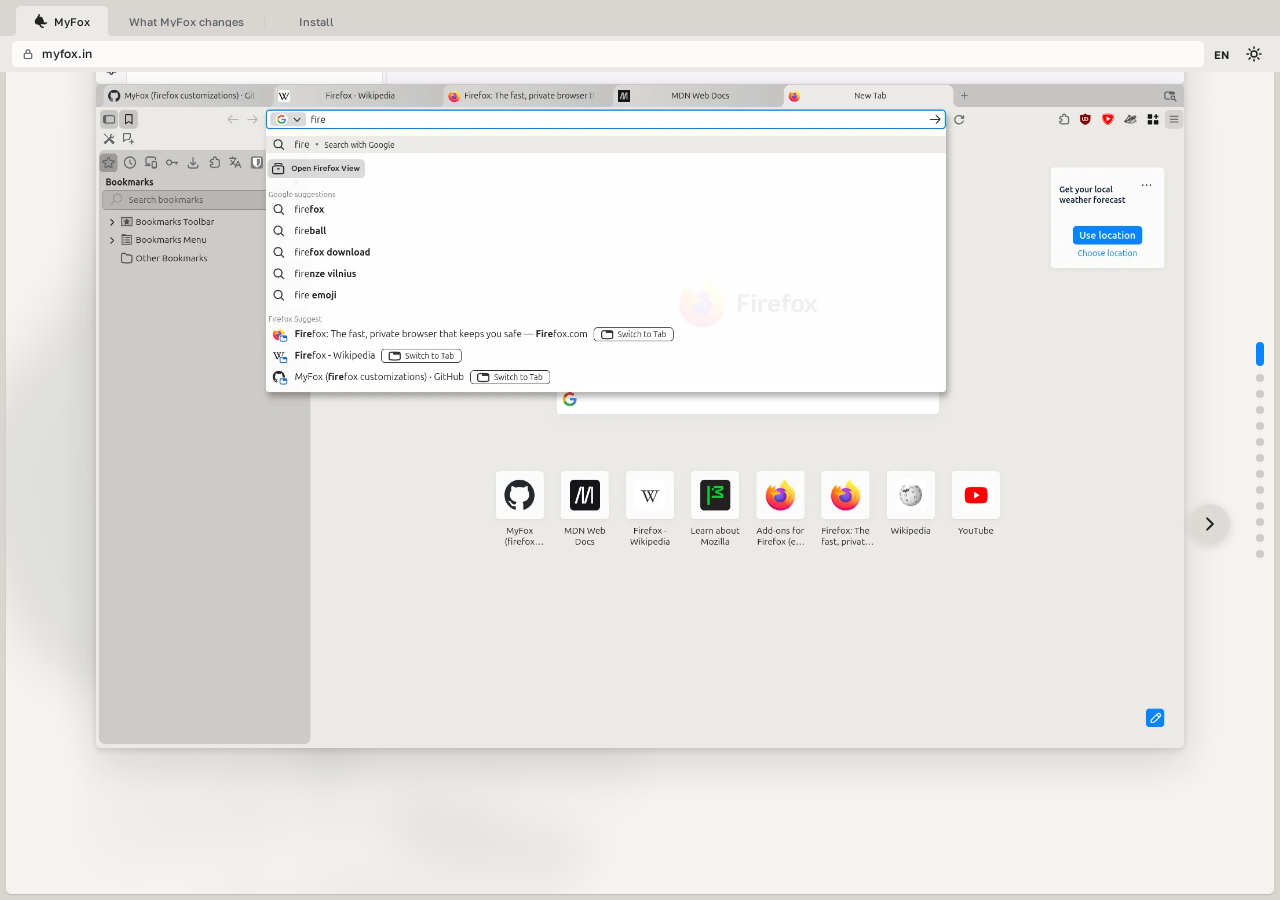
==== public/index.html @ bcce57b0 "Reshoot the tab strip shots with the same settings in both languages" ====
<!doctype html>
<html lang="ru" data-lang="ru">
<head>
<meta charset="utf-8">
<meta name="viewport" content="width=device-width, initial-scale=1, viewport-fit=cover">
<title>MyFox</title>
<meta name="description" content="MyFox is a toolkit for installing and maintaining the official Firefox with MyFox tweaks.">
<link rel="canonical" href="https://myfox.in/">
<meta property="og:type" content="website">
<meta property="og:site_name" content="MyFox">
<meta property="og:title" content="MyFox">
<meta property="og:description" content="MyFox is a toolkit for installing and maintaining the official Firefox with MyFox tweaks.">
<meta property="og:url" content="https://myfox.in/">
<meta property="og:image" content="https://myfox.in/og.png?v=2">
<meta property="og:image:width" content="1200">
<meta property="og:image:height" content="630">
<meta property="og:locale" content="en_US">
<meta property="og:locale:alternate" content="ru_RU">
<meta name="twitter:card" content="summary_large_image">
<link rel="icon" href="favicon.svg" type="image/svg+xml">
<link rel="stylesheet" href="fonts.css">
<link rel="stylesheet" href="style.css">
<script>
  // Before first paint: language and theme, so nothing flips after load.
  (function () {
    var d = document.documentElement, lang, theme;
    try { lang = localStorage.getItem("lang"); theme = localStorage.getItem("theme"); } catch (e) {}
    if (lang !== "ru" && lang !== "en") lang = /^ru|^uk|^be|^kk/i.test(navigator.language || "") ? "ru" : "en";
    d.dataset.lang = lang; d.lang = lang;
    if (theme === "light" || theme === "dark") d.dataset.theme = theme;
  })();
</script>
</head>
<body>

<header class="chrome">
  <nav class="tabs" aria-label="Разделы">
    <a class="tab is-active" href="#top"><img class="cat-ico" src="cat-ico.svg" alt="">MyFox</a>
    <a class="tab" href="#tour"><span lang="ru">Что изменяет MyFox</span><span lang="en">What MyFox changes</span></a>
    <a class="tab" href="#install"><span lang="ru">Установка</span><span lang="en">Install</span></a>
  </nav>
  <div class="toolbar">
    <div class="urlbar" aria-hidden="true">
      <svg width="12" height="12" viewBox="0 0 16 16" fill="none" stroke="currentColor" stroke-width="1.6"><rect x="3" y="7" width="10" height="7" rx="1.5"/><path d="M5.5 7V5a2.5 2.5 0 0 1 5 0v2"/></svg>
      <span><b>myfox.in</b><span class="path"></span></span>
    </div>
    <div class="pop">
      <button class="tbtn" id="lang-btn" type="button" aria-haspopup="menu" aria-expanded="false" title="Язык / Language" aria-label="Язык / Language"><span class="ru">RU</span><span class="en">EN</span></button>
      <div class="menu" role="menu" hidden>
        <button type="button" role="menuitemradio" data-lang="ru">Русский</button>
        <button type="button" role="menuitemradio" data-lang="en">English</button>
      </div>
    </div>
    <div class="pop">
      <button class="tbtn" id="theme-btn" type="button" aria-haspopup="menu" aria-expanded="false" title="Тема / Theme" aria-label="Тема / Theme">
        <svg class="sun" viewBox="0 0 16 16" fill="none" stroke="currentColor" stroke-width="1.5" stroke-linecap="round"><circle cx="8" cy="8" r="3"/><path d="M8 1v1.5M8 13.5V15M1 8h1.5M13.5 8H15M3.05 3.05l1.06 1.06M11.89 11.89l1.06 1.06M3.05 12.95l1.06-1.06M11.89 4.11l1.06-1.06"/></svg>
        <svg class="moon" viewBox="0 0 16 16" fill="none" stroke="currentColor" stroke-width="1.5" stroke-linejoin="round"><path d="M13.5 10.2A6 6 0 0 1 5.8 2.5a6 6 0 1 0 7.7 7.7z"/></svg>
      </button>
      <div class="menu" role="menu" hidden>
        <button type="button" role="menuitemradio" data-theme="dark"><span lang="ru">Тёмная</span><span lang="en">Dark</span></button>
        <button type="button" role="menuitemradio" data-theme="light"><span lang="ru">Светлая</span><span lang="en">Light</span></button>
      </div>
    </div>
  </div>
</header>

<main class="deck" id="deck">
<img class="cat-bg" src="img/Because%20i%20can%20white.svg" alt="" aria-hidden="true">
<div class="track">

  <div class="sp-stack" data-nav="top" id="top">
    <div class="layers">
      <section class="sp sp-intro" data-nav="top">
        <div class="sp-in">
          <div class="intro-text">
            <h1>MyFox</h1>
            <p class="lead" lang="ru">MyFox — это переработка интерфейса и настроек Firefox плюс утилита для установки браузера и управления им.</p>
            <p class="lead" lang="en">MyFox is a rework of the Firefox interface and settings plus a utility that installs the browser and manages it.</p>
            <p class="sub" lang="ru">Интерфейс становится компактнее и удобнее: вкладки и меню без лишних отступов, загрузки, расширения и переводчик в боковой панели. ИИ-функции и телеметрия по умолчанию выключены.</p>
            <p class="sub" lang="en">The interface gets more compact and easier to use: tabs and menus without extra padding, downloads, extensions and the translator in the sidebar. AI features and telemetry are off by default.</p>
            <div class="cmd">
              <pre><span class="p">$ </span><code class="js-cmd">curl -sL myfox.in | sh</code></pre>
              <button class="copy" type="button"><span lang="ru">Копировать</span><span lang="en">Copy</span></button>
            </div>
          </div>
          <figure class="shot cmp">
            <img data-hero="before" src="img/ru-light-before.webp" width="1878" height="1146" alt="Firefox без твиков">
            <img class="left" data-hero="after" src="img/ru-light-after.webp" width="1878" height="1146" alt="Firefox с MyFox tweaks">
            <figcaption class="l a">MyFox tweaks</figcaption>
            <figcaption class="r b"><span lang="ru">Стандартный Firefox</span><span lang="en">Stock Firefox</span></figcaption>
            <div class="handle" aria-hidden="true"><svg viewBox="0 0 16 16"><path d="M6 4 2 8l4 4M10 4l4 4-4 4" fill="none" stroke="currentColor" stroke-width="1.8" stroke-linecap="round" stroke-linejoin="round"/></svg></div>
            <input type="range" min="0" max="100" value="50" step="0.1" aria-label="MyFox tweaks / Firefox">
          </figure>
        </div>
      </section>
      <section class="sp sp-say" data-nav="top">
        <div class="sp-in"><p class="say"><span lang="ru">Что сегодня представляет собой Firefox?</span><span lang="en">What is Firefox like today?</span></p></div>
      </section>
      <section class="sp sp-hero" data-nav="top">
        <div class="sp-in">
          <div class="hero-shot"><img data-hero="before" src="img/ru-light-before.webp" width="1878" height="1146" alt="Firefox без твиков"></div>
          <h2 class="slogan"><span lang="ru">Вкладки-пилюли. Громоздкие элементы интерфейса. Навязчивые функции, о которых никто не просил.</span><span lang="en">Pill tabs. Bulky interface elements. Pushy features nobody asked for.</span></h2>
        </div>
      </section>
      <section class="sp sp-say" data-nav="top">
        <div class="sp-in"><p class="say"><span lang="ru">Всё это можно исправить.</span><span lang="en">All of this can be fixed.</span></p></div>
      </section>
      <section class="sp sp-hero yes" data-nav="top">
        <div class="sp-in">
          <div class="hero-shot"><img data-hero="after" src="img/ru-light-after.webp" width="1878" height="1146" alt="Firefox с MyFox tweaks"></div>
          <h2 class="slogan"><span lang="ru">Установив MyFox.</span><span lang="en">By installing MyFox.</span></h2>
        </div>
      </section>
    </div>
    <button class="side prev" type="button" aria-label="Назад"><svg viewBox="0 0 16 16" aria-hidden="true"><path d="M10.5 3 5.5 8l5 5" fill="none" stroke="currentColor" stroke-width="1.8" stroke-linecap="round" stroke-linejoin="round"/></svg></button>
    <button class="side next" type="button" aria-label="Дальше"><svg viewBox="0 0 16 16" aria-hidden="true"><path d="m5.5 3 5 5-5 5" fill="none" stroke="currentColor" stroke-width="1.8" stroke-linecap="round" stroke-linejoin="round"/></svg></button>
  </div>

  <div class="sp-group" data-nav="tour" id="tour">
    <h2 class="tour-head"><span lang="ru">MyFox кардинально меняет интерфейс Firefox</span><span lang="en">MyFox changes the Firefox interface from the ground up</span></h2>
    <div class="strip">
    <section class="sp sp-tour" data-nav="tour">
    <img class="bg" aria-hidden="true" data-hero="after" src="img/ru-light-after.webp" width="1878" height="1146" alt="">
      <div class="sp-in">
        <h2><span lang="ru">Вкладки снова похожи на вкладки, а не на «пилюли»</span><span lang="en">Tabs look like tabs again, not “pills”</span></h2>
        <div class="shots col">
        <figure class="shot">
          <figcaption><span lang="ru">До</span><span lang="en">Before</span></figcaption>
          <img data-part="tabs" data-k="a" src="img/parts/tabs-ru-light-a.webp" width="1380" height="112" alt="" loading="lazy">
        </figure>
        <figure class="shot">
          <figcaption><span lang="ru">После</span><span lang="en">After</span></figcaption>
          <img data-part="tabs" data-k="b" src="img/parts/tabs-ru-light-b.webp" width="1380" height="83" alt="" loading="lazy">
        </figure>
      </div>
      </div>
    </section>
    <section class="sp sp-tour" data-nav="tour">
    <img class="bg" aria-hidden="true" data-hero="after" src="img/ru-light-after.webp" width="1878" height="1146" alt="">
      <div class="sp-in">
        <h2><span lang="ru">Вертикальные вкладки переработаны в том же стиле</span><span lang="en">Vertical tabs are reworked in the same style</span></h2>
        <div class="shots row" style="--n: 2">
        <figure class="shot">
          <figcaption><span lang="ru">До</span><span lang="en">Before</span></figcaption>
          <img data-part="vertical" data-k="a" src="img/parts/vertical-ru-light-a.webp" width="730" height="584" alt="" loading="lazy">
        </figure>
        <figure class="shot">
          <figcaption><span lang="ru">После</span><span lang="en">After</span></figcaption>
          <img data-part="vertical" data-k="b" src="img/parts/vertical-ru-light-b.webp" width="730" height="584" alt="" loading="lazy">
        </figure>
      </div>
      </div>
    </section>
    <section class="sp sp-tour" data-nav="tour">
    <img class="bg" aria-hidden="true" data-hero="after" src="img/ru-light-after.webp" width="1878" height="1146" alt="">
      <div class="sp-in">
        <h2><span lang="ru">Меню стали компактнее</span><span lang="en">Menus became more compact</span></h2>
        <div class="shots row" style="--n: 2">
        <figure class="shot">
          <figcaption><span lang="ru">До</span><span lang="en">Before</span></figcaption>
          <img data-part="extmenu" data-k="a" src="img/parts/extmenu-ru-light-a.webp" width="1004" height="809" alt="" loading="lazy">
        </figure>
        <figure class="shot">
          <figcaption><span lang="ru">После</span><span lang="en">After</span></figcaption>
          <img data-part="extmenu" data-k="b" src="img/parts/extmenu-ru-light-b.webp" width="1004" height="809" alt="" loading="lazy">
        </figure>
      </div>
      </div>
    </section>
    <section class="sp sp-tour" data-nav="tour">
    <img class="bg" aria-hidden="true" data-hero="after" src="img/ru-light-after.webp" width="1878" height="1146" alt="">
      <div class="sp-in">
        <h2><span lang="ru">Списки загрузок и установленных расширений, а также встроенный переводчик теперь можно открыть и в боковой панели</span><span lang="en">The lists of downloads and installed extensions, as well as the built-in translator, can now be opened in the sidebar too</span></h2>
        <div class="shots row" style="--n: 3">
        <figure class="shot">
          <figcaption class="hi"><span lang="ru">Загрузки</span><span lang="en">Downloads</span></figcaption>
          <img data-part="new-sidebar" data-k="a" src="img/parts/new-sidebar-ru-light-a.webp" width="365" height="678" alt="" loading="lazy">
        </figure>
        <figure class="shot">
          <figcaption class="hi"><span lang="ru">Расширения</span><span lang="en">Extensions</span></figcaption>
          <img data-part="new-sidebar" data-k="b" src="img/parts/new-sidebar-ru-light-b.webp" width="365" height="678" alt="" loading="lazy">
        </figure>
        <figure class="shot">
          <figcaption class="hi"><span lang="ru">Переводы</span><span lang="en">Translations</span></figcaption>
          <img data-part="new-sidebar" data-k="c" src="img/parts/new-sidebar-ru-light-c.webp" width="365" height="678" alt="" loading="lazy">
        </figure>
      </div>
      </div>
    </section>
    <section class="sp sp-tour" data-nav="tour">
    <img class="bg" aria-hidden="true" data-hero="after" src="img/ru-light-after.webp" width="1878" height="1146" alt="">
      <div class="sp-in">
        <h2><span lang="ru">Кнопки инструментов можно разместить над боковой панелью</span><span lang="en">The tool buttons can be placed above the sidebar</span></h2>
        <div class="shots row" style="--n: 2">
        <figure class="shot">
          <figcaption><span lang="ru">Сбоку</span><span lang="en">At the side</span></figcaption>
          <img data-part="launcher" data-k="a" src="img/parts/launcher-ru-light-a.webp" width="669" height="730" alt="" loading="lazy">
        </figure>
        <figure class="shot">
          <figcaption><span lang="ru">Строкой над панелью</span><span lang="en">In a row above the sidebar</span></figcaption>
          <img data-part="launcher" data-k="b" src="img/parts/launcher-ru-light-b.webp" width="631" height="730" alt="" loading="lazy">
        </figure>
      </div>
      </div>
    </section>
    <section class="sp sp-text" data-nav="tour">
      <div class="sp-in">

              <p lang="ru">Также переработаны менеджер паролей, адресная строка, кнопки, поля и переключатели, страницы настроек Firefox, окна «Библиотека» и «Сведения о странице» и ещё много чего. ИИ-функции и телеметрия выключены по умолчанию. По умолчанию включён DNS через HTTPS. На странице about:myfox можно сменить тему MyFox, обновить MyFox и управлять профилями.</p>
              <p lang="en">Also reworked: the password manager, the address bar, buttons, fields and toggles, the Firefox settings pages, the Library and Page Info windows, and much more. AI features and telemetry are off by default. DNS over HTTPS is on by default. On the about:myfox page you can change the MyFox theme, update MyFox and manage profiles.</p>
              <a class="go" href="https://github.com/CustomFF/myfox-tweaks/wiki/Главная" lang="ru">Подробнее в вики MyFox tweaks</a>
              <a class="go" href="https://github.com/CustomFF/myfox-tweaks/wiki" lang="en">More in the MyFox tweaks wiki</a>
      </div>
    </section>
      </div>
    <button class="side prev" type="button" aria-label="Назад"><svg viewBox="0 0 16 16" aria-hidden="true"><path d="M10.5 3 5.5 8l5 5" fill="none" stroke="currentColor" stroke-width="1.8" stroke-linecap="round" stroke-linejoin="round"/></svg></button>
    <button class="side next" type="button" aria-label="Дальше"><svg viewBox="0 0 16 16" aria-hidden="true"><path d="m5.5 3 5 5-5 5" fill="none" stroke="currentColor" stroke-width="1.8" stroke-linecap="round" stroke-linejoin="round"/></svg></button>
  </div>

  <section class="sp sp-install" data-nav="install" id="install">
    <div class="sp-in install">
      <h2><span lang="ru">Установка</span><span lang="en">Install</span></h2>
      <p class="about" lang="ru">На Linux MyFox ставится одной командой. Он скачивает официальный релиз Firefox в домашнюю папку и применяет MyFox tweaks. Профиль уже установленного Firefox можно скопировать вместе со входом в аккаунт Firefox. Сам тот Firefox и его профили не затрагиваются. Потом MyFox обновляет MyFox tweaks и управляет профилями. На Windows и macOS MyFox tweaks можно попробовать поставить <a href="https://github.com/CustomFF/myfox-tweaks/blob/master/README.ru.md">вручную</a>, там они не проверялись.</p>
      <p class="about" lang="en">On Linux MyFox installs with one command. It downloads the official Firefox release into the home folder and applies MyFox tweaks. The profile of a Firefox already installed can be copied, signed-in Firefox account included. That Firefox itself and its profiles are not affected. Later MyFox updates MyFox tweaks and manages profiles. On Windows and macOS MyFox tweaks can be tried <a href="https://github.com/CustomFF/myfox-tweaks#readme">manually</a>; they have not been tested there.</p>

      <div>
        <div class="req">
        <span lang="ru">Требования: Linux (x86_64 или aarch64), Python 3.8 или новее, curl.</span><span lang="en">Requirements: Linux (x86_64 or aarch64), Python 3.8 or newer, curl.</span>
      </div>
        <p class="modes-lead"><span lang="ru">Выполните команду в терминале.</span><span lang="en">Run the command in a terminal.</span></p>
        <div class="modes" role="group" aria-label="Режим установщика">
          <button class="mode" type="button" data-args="" aria-pressed="true"><span lang="ru">Интерактивно, TUI-диалог</span><span lang="en">Interactive, TUI dialog</span></button>
          <button class="mode" type="button" data-args=" -s -- --gui" aria-pressed="false"><span lang="ru">Интерактивно, GUI-диалог</span><span lang="en">Interactive, GUI dialog</span></button>
          <button class="mode" type="button" data-args=" -s -- -y" aria-pressed="false"><span lang="ru">Без вопросов, настройки по умолчанию</span><span lang="en">Non-interactive, default settings</span></button>
        </div>
        <div class="cmd">
          <pre><span class="p">$ </span><code class="js-cmd">curl -sL myfox.in | sh</code></pre>
          <button class="copy" type="button"><span lang="ru">Копировать</span><span lang="en">Copy</span></button>
        </div>
        <p class="mode-note" data-mode=" -s -- -y" lang="ru" hidden>Установка происходит без взаимодействия с пользователем. Параметры установки по умолчанию, а также флаги для их изменения можно посмотреть в <a href="https://github.com/CustomFF/myfox/wiki/Установка">документации MyFox</a>.</p>
        <p class="mode-note" data-mode=" -s -- -y" lang="en" hidden>The install runs without user interaction. The default install options and the flags to change them are listed in the <a href="https://github.com/CustomFF/myfox/wiki/Installation">MyFox documentation</a>.</p>
      </div>

      <div class="facts">
        <div class="card">
          <p lang="ru">При установке в MyFox можно скопировать профиль уже установленного Firefox со всеми закладками, паролями, историей, расширениями и аккаунтом Firefox. Позже профиль можно скопировать или перенести командой <code>myfox</code> или на странице about:myfox.</p>
          <p lang="en">During the install, the profile of a Firefox already installed can be copied into MyFox, with all its bookmarks, passwords, history, extensions and Firefox account. Later a profile can be copied or moved with the <code>myfox</code> command or on the about:myfox page.</p>
        </div>
        <div class="card">
          <p lang="ru">В меню ярлыка Firefox, кроме стандартных пунктов, есть настройки, перезапуск Firefox и обновление MyFox. Для управления MyFox используется команда <code>myfox</code>.</p>
          <p lang="en">Besides the standard items, the Firefox shortcut menu has settings, a Firefox restart and a MyFox update. MyFox is managed with the <code>myfox</code> command.</p>
        </div>
        <div class="card">
          <p lang="ru">Firefox обновляется сам. Твики, темы и MyFox обновляются командой <code>myfox refresh</code>, из меню ярлыка или из раздела обновлений на странице about:myfox.</p>
          <p lang="en">Firefox updates itself. The tweaks, the themes and MyFox update with <code>myfox refresh</code>, from the shortcut’s menu or from the updates section of the about:myfox page.</p>
        </div>
      </div>

      <div class="split">
        <div>
          <h3><span lang="ru">Команды</span><span lang="en">Commands</span></h3>
          <div class="term">
            <table>
              <tr><td>myfox refresh</td><td><span lang="ru">обновить твики, темы и MyFox</span><span lang="en">update the tweaks, the themes and MyFox</span></td></tr>
              <tr><td>myfox reinstall</td><td><span lang="ru">переустановить Firefox</span><span lang="en">reinstall Firefox</span></td></tr>
              <tr><td>myfox uninstall</td><td><span lang="ru">удалить MyFox</span><span lang="en">uninstall MyFox</span></td></tr>
              <tr><td>myfox help</td><td><span lang="ru">список всех команд</span><span lang="en">list all commands</span></td></tr>
            </table>
          </div>
        </div>
        <div>
          <h3><span lang="ru">Удаление</span><span lang="en">Uninstalling</span></h3>
          <p lang="ru">По умолчанию при удалении MyFox профиль браузера сохраняется. Это поведение можно изменить, задав параметры в диалоге удаления или через флаги командной строки.</p>
          <p lang="en">By default, uninstalling MyFox keeps the browser profile. You can change this with the uninstall options, in the dialog or with command-line flags.</p>
          <p lang="ru">Параметры установки и удаления описаны в <a href="https://github.com/CustomFF/myfox/wiki/Главная">документации MyFox</a>.</p>
          <p lang="en">The install and uninstall options are described in the <a href="https://github.com/CustomFF/myfox/wiki">MyFox documentation</a>.</p>
        </div>
      </div>
    </div>
  </section>

  <section class="sp sp-manual" data-nav="install" id="manual">
    <div class="sp-in manual">
      <h2><span lang="ru">Firefox уже установлен?</span><span lang="en">Firefox already installed?</span></h2>
      <p lang="ru">MyFox tweaks можно также установить и поверх уже установленного Firefox. Инструкция по ручной установке — в <a href="https://github.com/CustomFF/myfox-tweaks/blob/master/README.ru.md">README MyFox tweaks</a>.</p>
      <p lang="en">MyFox tweaks can also be installed on top of a Firefox that is already installed. Manual install instructions are in the <a href="https://github.com/CustomFF/myfox-tweaks#readme">MyFox tweaks README</a>.</p>
    </div>
    <footer>
    <div class="wrap foot">
      <nav>
        <a href="https://github.com/CustomFF/myfox"><svg class="gh" viewBox="0 0 16 16" aria-hidden="true"><path fill="currentColor" d="M8 0C3.58 0 0 3.58 0 8c0 3.54 2.29 6.53 5.47 7.59.4.07.55-.17.55-.38 0-.19-.01-.82-.01-1.49-2.01.37-2.53-.49-2.69-.94-.09-.23-.48-.94-.82-1.13-.28-.15-.68-.52-.01-.53.63-.01 1.08.58 1.23.82.72 1.21 1.87.87 2.33.66.07-.52.28-.87.51-1.07-1.78-.2-3.64-.89-3.64-3.95 0-.87.31-1.59.82-2.15-.08-.2-.36-1.02.08-2.12 0 0 .67-.21 2.2.82.64-.18 1.32-.27 2-.27.68 0 1.36.09 2 .27 1.53-1.04 2.2-.82 2.2-.82.44 1.1.16 1.92.08 2.12.51.56.82 1.27.82 2.15 0 3.07-1.87 3.75-3.65 3.95.29.25.54.73.54 1.48 0 1.07-.01 1.93-.01 2.2 0 .21.15.46.55.38A8.013 8.013 0 0016 8c0-4.42-3.58-8-8-8z"/></svg>MyFox</a>
        <a href="https://github.com/CustomFF/myfox-tweaks"><svg class="gh" viewBox="0 0 16 16" aria-hidden="true"><path fill="currentColor" d="M8 0C3.58 0 0 3.58 0 8c0 3.54 2.29 6.53 5.47 7.59.4.07.55-.17.55-.38 0-.19-.01-.82-.01-1.49-2.01.37-2.53-.49-2.69-.94-.09-.23-.48-.94-.82-1.13-.28-.15-.68-.52-.01-.53.63-.01 1.08.58 1.23.82.72 1.21 1.87.87 2.33.66.07-.52.28-.87.51-1.07-1.78-.2-3.64-.89-3.64-3.95 0-.87.31-1.59.82-2.15-.08-.2-.36-1.02.08-2.12 0 0 .67-.21 2.2.82.64-.18 1.32-.27 2-.27.68 0 1.36.09 2 .27 1.53-1.04 2.2-.82 2.2-.82.44 1.1.16 1.92.08 2.12.51.56.82 1.27.82 2.15 0 3.07-1.87 3.75-3.65 3.95.29.25.54.73.54 1.48 0 1.07-.01 1.93-.01 2.2 0 .21.15.46.55.38A8.013 8.013 0 0016 8c0-4.42-3.58-8-8-8z"/></svg>MyFox tweaks</a>
      </nav>
    </div>
  </footer>
  </section>

</div>
</main>
<nav class="pager" aria-label="Слайды"></nav>

<script src="app.js"></script>
<script defer src="https://static.cloudflareinsights.com/beacon.min.js" data-cf-beacon='{"token": "86c9bfe4e298456d89d4ad48233c975d"}'></script>
</body>
</html>
---- public/fonts.css ----
/* cyrillic-ext */
@font-face {
  font-family: 'JetBrains Mono';
  font-style: normal;
  font-weight: 400;
  font-display: swap;
  src: url(fonts/JetBrainsMono-cyrillic-ext.woff2) format('woff2');
  unicode-range: U+0460-052F, U+1C80-1C8A, U+20B4, U+2DE0-2DFF, U+A640-A69F, U+FE2E-FE2F;
}
/* cyrillic */
@font-face {
  font-family: 'JetBrains Mono';
  font-style: normal;
  font-weight: 400;
  font-display: swap;
  src: url(fonts/JetBrainsMono-cyrillic.woff2) format('woff2');
  unicode-range: U+0301, U+0400-045F, U+0490-0491, U+04B0-04B1, U+2116;
}
/* latin-ext */
@font-face {
  font-family: 'JetBrains Mono';
  font-style: normal;
  font-weight: 400;
  font-display: swap;
  src: url(fonts/JetBrainsMono-latin-ext.woff2) format('woff2');
  unicode-range: U+0100-02BA, U+02BD-02C5, U+02C7-02CC, U+02CE-02D7, U+02DD-02FF, U+0304, U+0308, U+0329, U+1D00-1DBF, U+1E00-1E9F, U+1EF2-1EFF, U+2020, U+20A0-20AB, U+20AD-20C4, U+2113, U+2C60-2C7F, U+A720-A7FF;
}
/* latin */
@font-face {
  font-family: 'JetBrains Mono';
  font-style: normal;
  font-weight: 400;
  font-display: swap;
  src: url(fonts/JetBrainsMono-latin.woff2) format('woff2');
  unicode-range: U+0000-00FF, U+0131, U+0152-0153, U+02BB-02BC, U+02C6, U+02DA, U+02DC, U+0304, U+0308, U+0329, U+2000-206F, U+20AC, U+2122, U+2191, U+2193, U+2212, U+2215, U+FEFF, U+FFFD;
}
/* cyrillic-ext */
@font-face {
  font-family: 'JetBrains Mono';
  font-style: normal;
  font-weight: 500;
  font-display: swap;
  src: url(fonts/JetBrainsMono-cyrillic-ext.woff2) format('woff2');
  unicode-range: U+0460-052F, U+1C80-1C8A, U+20B4, U+2DE0-2DFF, U+A640-A69F, U+FE2E-FE2F;
}
/* cyrillic */
@font-face {
  font-family: 'JetBrains Mono';
  font-style: normal;
  font-weight: 500;
  font-display: swap;
  src: url(fonts/JetBrainsMono-cyrillic.woff2) format('woff2');
  unicode-range: U+0301, U+0400-045F, U+0490-0491, U+04B0-04B1, U+2116;
}
/* latin-ext */
@font-face {
  font-family: 'JetBrains Mono';
  font-style: normal;
  font-weight: 500;
  font-display: swap;
  src: url(fonts/JetBrainsMono-latin-ext.woff2) format('woff2');
  unicode-range: U+0100-02BA, U+02BD-02C5, U+02C7-02CC, U+02CE-02D7, U+02DD-02FF, U+0304, U+0308, U+0329, U+1D00-1DBF, U+1E00-1E9F, U+1EF2-1EFF, U+2020, U+20A0-20AB, U+20AD-20C4, U+2113, U+2C60-2C7F, U+A720-A7FF;
}
/* latin */
@font-face {
  font-family: 'JetBrains Mono';
  font-style: normal;
  font-weight: 500;
  font-display: swap;
  src: url(fonts/JetBrainsMono-latin.woff2) format('woff2');
  unicode-range: U+0000-00FF, U+0131, U+0152-0153, U+02BB-02BC, U+02C6, U+02DA, U+02DC, U+0304, U+0308, U+0329, U+2000-206F, U+20AC, U+2122, U+2191, U+2193, U+2212, U+2215, U+FEFF, U+FFFD;
}
/* cyrillic-ext */
@font-face {
  font-family: 'Golos Text';
  font-style: normal;
  font-weight: 400 900;
  font-display: swap;
  src: url(fonts/GolosText-cyrillic-ext.woff2) format('woff2');
  unicode-range: U+0460-052F, U+1C80-1C8A, U+20B4, U+2DE0-2DFF, U+A640-A69F, U+FE2E-FE2F;
}
/* cyrillic */
@font-face {
  font-family: 'Golos Text';
  font-style: normal;
  font-weight: 400 900;
  font-display: swap;
  src: url(fonts/GolosText-cyrillic.woff2) format('woff2');
  unicode-range: U+0301, U+0400-045F, U+0490-0491, U+04B0-04B1, U+2116;
}
/* latin-ext */
@font-face {
  font-family: 'Golos Text';
  font-style: normal;
  font-weight: 400 900;
  font-display: swap;
  src: url(fonts/GolosText-latin-ext.woff2) format('woff2');
  unicode-range: U+0100-02BA, U+02BD-02C5, U+02C7-02CC, U+02CE-02D7, U+02DD-02FF, U+0304, U+0308, U+0329, U+1D00-1DBF, U+1E00-1E9F, U+1EF2-1EFF, U+2020, U+20A0-20AB, U+20AD-20C4, U+2113, U+2C60-2C7F, U+A720-A7FF;
}
/* latin */
@font-face {
  font-family: 'Golos Text';
  font-style: normal;
  font-weight: 400 900;
  font-display: swap;
  src: url(fonts/GolosText-latin.woff2) format('woff2');
  unicode-range: U+0000-00FF, U+0131, U+0152-0153, U+02BB-02BC, U+02C6, U+02DA, U+02DC, U+0304, U+0308, U+0329, U+2000-206F, U+20AC, U+2122, U+2191, U+2193, U+2212, U+2215, U+FEFF, U+FFFD;
}
---- public/style.css ----
/* Layout: the page is a Firefox window in the MyFox themes. Sections are tabs in a
   sticky tab strip, the content is the page card inset from the window frame.
   Colors come from themes/myfox-{light,dark}/manifest.json, the accent from
   --myfox-accent, and the one radius is 5px, like in the tweaks. */
:root {
  --frame: #d9d6d1;
  --toolbar: #eceae6;
  --page: #f4f3f0;
  --field: #fcfbfa;
  --raise: #e0ddd8;
  --line: #cfccc7;
  --text: #212121;
  --muted: #5f6368;
  --accent: #0a84ff;
  --on-accent: #ffffff;
  --shadow: rgba(40, 30, 20, .14);
  --ff-pill: #e3e1dc;

  --r: 5px;
  --f-display: "Golos Text", system-ui, sans-serif;
  --f-body: "Golos Text", system-ui, -apple-system, "Segoe UI", sans-serif;
  --f-mono: "JetBrains Mono", ui-monospace, "DejaVu Sans Mono", monospace;
}
@media (prefers-color-scheme: dark) {
  :root:not([data-theme="light"]) {
    --frame: #2b2c2f;
    --toolbar: #323639;
    --page: #2a2d30;
    --field: #282c2f;
    --raise: #424649;
    --line: #474b4e;
    --text: #d6d7d7;
    --muted: #a5a9ae;
    --accent: #4dabff;
    --on-accent: #0b1a2a;
    --shadow: rgba(0, 0, 0, .45);
    --ff-pill: #3b3f42;
    color-scheme: dark;
  }
}
:root[data-theme="dark"] {
  --frame: #2b2c2f;
  --toolbar: #323639;
  --page: #2a2d30;
  --field: #282c2f;
  --raise: #424649;
  --line: #474b4e;
  --text: #d6d7d7;
  --muted: #a5a9ae;
  --accent: #4dabff;
  --on-accent: #0b1a2a;
  --shadow: rgba(0, 0, 0, .45);
  --ff-pill: #3b3f42;
  color-scheme: dark;
}

* { box-sizing: border-box; }
html { scroll-behavior: smooth; scroll-padding-top: 88px; }
@media (prefers-reduced-motion: reduce) { html { scroll-behavior: auto; } }
body {
  margin: 0;
  background: var(--frame);
  color: var(--text);
  font: 16px/1.6 var(--f-body);
  -webkit-font-smoothing: antialiased;
}
img { max-width: 100%; display: block; }
a { color: var(--accent); text-underline-offset: 3px; }
:focus-visible { outline: 1px solid var(--accent); outline-offset: 2px; border-radius: var(--r); }
code, kbd, pre { font-family: var(--f-mono); font-size: .88em; }

/* One language at a time; the other one stays in the markup. */
html[data-lang="ru"] body [lang="en"],
html[data-lang="en"] body [lang="ru"] { display: none !important; }

/* ---------- window chrome ---------- */
.chrome {
  position: sticky;
  top: env(safe-area-inset-top, 0px);
  z-index: 20;
  background: var(--frame);
}
body::before {
  content: ""; position: fixed; inset: 0 0 auto;
  height: env(safe-area-inset-top, 0px); z-index: 30; background: var(--frame);
}
.tabs {
  display: flex;
  align-items: flex-end;
  gap: 0;
  padding: 6px max(16px, env(safe-area-inset-right, 0px)) 0 max(16px, env(safe-area-inset-left, 0px));
  overflow-x: auto;
  scrollbar-width: none;
}
.tabs::-webkit-scrollbar { display: none; }
.tab {
  position: relative;
  flex: 0 0 auto;
  display: flex; align-items: center; justify-content: center; gap: 6px;
  height: 30px;
  min-width: 92px;
  padding: 0 14px;
  font: 500 11px/1 var(--f-body);
  color: var(--muted);
  text-decoration: none;
  border-radius: var(--r) var(--r) 0 0;
  transition: background .15s, color .15s;
}
.tab + .tab::before {
  content: ""; position: absolute; left: 0; top: 9px; bottom: 9px; width: 1px;
  background: var(--line);
}
.tab:hover { color: var(--text); background: color-mix(in srgb, var(--toolbar) 55%, transparent); }
.tab.is-active {
  color: var(--text);
  background: var(--toolbar);
  z-index: 1;
}
.tab.is-active::before, .tab.is-active + .tab::before { display: none; }
/* The "ears": concave corners that join the active tab to the toolbar. */
.tab.is-active::after {
  content: "";
  position: absolute; bottom: 0; left: -5px; right: -5px; height: 5px;
  background:
    radial-gradient(circle at 0 0, transparent 5px, var(--toolbar) 5.5px) left bottom / 5px 5px no-repeat,
    radial-gradient(circle at 100% 0, transparent 5px, var(--toolbar) 5.5px) right bottom / 5px 5px no-repeat;
  pointer-events: none;
}
.tab .cat-ico { width: 14px; height: 14px; }

.toolbar {
  display: flex; align-items: center; gap: 4px;
  height: 36px;
  padding-block: 0;
  padding-left: max(12px, env(safe-area-inset-left, 0px));
  padding-right: max(12px, env(safe-area-inset-right, 0px));
  background: var(--toolbar);
}
.urlbar {
  flex: 1; min-width: 0;
  display: flex; align-items: center; gap: 8px;
  height: 26px; padding: 0 10px;
  background: var(--field);
  border-radius: var(--r);
  font: 12px/1 var(--f-body);
  color: var(--muted);
  white-space: nowrap; overflow: hidden;
}
.urlbar b { color: var(--text); font-weight: 500; }
.urlbar svg { flex: 0 0 auto; }
.tbtn {
  flex: 0 0 auto;
  height: 24px; min-width: 24px; padding: 0 6px;
  display: inline-flex; align-items: center; justify-content: center;
  border: 0; border-radius: var(--r);
  background: transparent; color: var(--text);
  font: 600 11px/1 var(--f-body); letter-spacing: .04em;
  cursor: pointer;
}
.tbtn:hover { background: var(--raise); }
.tbtn svg { width: 16px; height: 16px; }
/* The language and theme buttons: toolbar buttons, as on the MyFox toolbar. The language one
   says the current language, the theme one shows the current theme; each opens a menu. */
html[data-lang="ru"] #lang-btn .en, html[data-lang="en"] #lang-btn .ru { display: none; }
#lang-btn { min-width: 28px; }
#theme-btn .moon { display: none; }
:root[data-theme="dark"] #theme-btn .sun { display: none; }
:root[data-theme="dark"] #theme-btn .moon { display: block; }
@media (prefers-color-scheme: dark) {
  :root:not([data-theme="light"]) #theme-btn .sun { display: none; }
  :root:not([data-theme="light"]) #theme-btn .moon { display: block; }
}
.tbtn[aria-expanded="true"] { background: var(--raise); }

/* A menu as in MyFox: the panel's colors, the one radius, items edge to edge with room above
   and below them only, a fill under the pointer, a check at the current item. */
.pop { position: relative; flex: 0 0 auto; display: flex; }
.menu {
  position: absolute; z-index: 100; top: calc(100% + 6px); right: 0;
  min-width: 132px; padding: 4px 0;
  background: var(--field); color: var(--text);
  border: 1px solid var(--line); border-radius: var(--r);
  box-shadow: 0 4px 12px var(--shadow), 0 0 3px rgba(0, 0, 0, .3);
}
.menu[hidden] { display: none; }
.menu button {
  display: flex; align-items: center; gap: 8px; width: 100%;
  padding: 5px 14px 5px 10px; border: 0;
  background: none; color: inherit; text-align: left;
  font: 400 13px/1.3 var(--f-body);
  cursor: pointer;
}
.menu button::before {
  content: ""; flex: 0 0 auto; width: 12px; height: 12px;
}
.menu button[aria-checked="true"]::before {
  background: currentColor;
  -webkit-mask: url("data:image/svg+xml,%3Csvg xmlns='http://www.w3.org/2000/svg' viewBox='0 0 12 12'%3E%3Cpath d='M2 6.5 4.8 9 10 3' fill='none' stroke='%23000' stroke-width='1.6' stroke-linecap='round' stroke-linejoin='round'/%3E%3C/svg%3E") center / contain no-repeat;
  mask: url("data:image/svg+xml,%3Csvg xmlns='http://www.w3.org/2000/svg' viewBox='0 0 12 12'%3E%3Cpath d='M2 6.5 4.8 9 10 3' fill='none' stroke='%23000' stroke-width='1.6' stroke-linecap='round' stroke-linejoin='round'/%3E%3C/svg%3E") center / contain no-repeat;
}
.menu button:hover, .menu button:focus-visible { background: var(--raise); outline: none; }

/* ---------- page card ---------- */
.page {
  margin: 0 6px 6px;
  background: var(--page);
  border-radius: 0 0 var(--r) var(--r);
  box-shadow: 0 1px 2px var(--shadow);
}
.wrap {
  max-width: 1120px; margin: 0 auto;
  padding-left: max(16px, env(safe-area-inset-left, 0px));
  padding-right: max(16px, env(safe-area-inset-right, 0px));
}
section { padding-block: 72px; border-top: 1px solid var(--line); }
section.hero { border-top: 0; padding-block: 56px 64px; }

h1, h2, h3 { text-wrap: balance; margin: 0; }
h2 {
  font: 600 clamp(24px, 17.6px + 1.6vw, 33.6px)/1.15 var(--f-display);
  letter-spacing: -.01em;
}
h3 { font: 600 16.8px/1.3 var(--f-body); }
.lead { font-size: 18.4px; color: var(--text); max-width: 62ch; }
.sub { color: var(--muted); max-width: 62ch; margin: 12px 0 0; }
p { margin: 0; }
.prose { display: grid; gap: 1em; max-width: 64ch; }

/* ---------- hero ---------- */
.hero-grid { display: grid; gap: 28px; }
.hero h1 {
  font: 700 clamp(41.6px, 25.6px + 4.5vw, 73.6px)/1 var(--f-display);
  letter-spacing: -.035em;
}
.hero h1 .tw { color: var(--accent); }
.hero .lead { font-size: clamp(16.8px, 15.2px + .5vw, 20.8px); line-height: 1.5; }
.req { font: 12px/1.4 var(--f-mono); color: var(--muted); display: flex; flex-wrap: wrap; gap: 6px 14px; }

/* the install command, styled as an address field */
.cmd {
  display: flex; align-items: stretch;
  max-width: 640px;
  background: var(--field);
  border: 1px solid var(--line);
  border-radius: var(--r);
  box-shadow: 0 4px 18px var(--shadow);
}
.cmd pre {
  flex: 1; min-width: 0; margin: 0;
  padding: 14px 16px;
  overflow-x: auto;
  font: 500 clamp(13.6px, 12.48px + .35vw, 16.8px)/1.3 var(--f-mono);
  color: var(--text);
}
.cmd pre .p { color: var(--muted); user-select: none; }
.copy {
  flex: 0 0 auto;
  border: 0; border-left: 1px solid var(--line);
  border-radius: 0 var(--r) var(--r) 0;
  padding: 0 16px;
  background: var(--accent); color: var(--on-accent);
  font: 600 13px/1 var(--f-body);
  cursor: pointer; min-width: 112px;
}
.copy:hover { filter: brightness(1.08); }

/* ---------- before / after ---------- */
.compare-wrap { padding-block: 0 56px; }
.compare {
  position: relative;
  aspect-ratio: 1878 / 1146;
  max-width: 100%;
  border-radius: var(--r);
  overflow: hidden;
  background: var(--frame);
  box-shadow: 0 10px 40px var(--shadow);
  user-select: none;
  touch-action: pan-y;
  --x: 50%;
}
.compare img { position: absolute; inset: 0; width: 100%; height: 100%; object-fit: cover; }
.compare .before { clip-path: inset(0 calc(100% - var(--x)) 0 0); }
.compare .handle {
  position: absolute; top: 0; bottom: 0; left: var(--x);
  width: 2px; margin-left: -1px;
  background: var(--accent);
  pointer-events: none;
}
.compare .handle::after {
  content: "‹ ›";
  position: absolute; top: 50%; left: 50%;
  transform: translate(-50%, -50%);
  width: 36px; height: 36px; border-radius: 50%;
  display: grid; place-items: center;
  background: var(--accent); color: var(--on-accent);
  font: 700 15px/1 var(--f-body); letter-spacing: 2px;
  box-shadow: 0 2px 10px var(--shadow);
}
.compare input {
  position: absolute; inset: 0; width: 100%; height: 100%;
  margin: 0; opacity: 0; cursor: ew-resize;
}
.compare .tag {
  position: absolute; top: 10px;
  padding: 4px 8px; border-radius: var(--r);
  font: 600 11px/1.2 var(--f-body);
  background: color-mix(in srgb, var(--frame) 88%, transparent);
  color: var(--text);
  pointer-events: none;
}
.compare .tag.l { left: 10px; }
.compare .tag.r { right: 10px; background: var(--accent); color: var(--on-accent); }
.compare-note { margin-top: 12px; font-size: 14.4px; color: var(--muted); }

/* ---------- install ---------- */
.install { display: grid; gap: 40px; grid-template-columns: minmax(0, 1fr); }
.modes { display: flex; gap: 4px; flex-wrap: wrap; margin-bottom: 10px; }
.mode {
  height: 26px; padding: 0 12px;
  border: 0; border-radius: var(--r);
  background: var(--raise); color: var(--text);
  font: 500 12px/1 var(--f-body); cursor: pointer;
}
.mode[aria-pressed="true"] { background: var(--accent); color: var(--on-accent); }
.mode-note { margin-top: 10px; color: var(--muted); font-size: 14.72px; min-height: 1.6em; }
.facts { display: grid; grid-template-columns: repeat(2, minmax(0, 1fr)); gap: 16px; }
.facts .card p { color: var(--text); }
.facts .card .k { font: 600 11px/1 var(--f-body); letter-spacing: .08em; text-transform: uppercase; color: var(--muted); }
.term {
  overflow-x: auto;
  background: var(--field);
  border: 1px solid var(--line);
  border-radius: var(--r);
}
.term table { border-collapse: collapse; width: 100%; font-size: 14.72px; }
.term td { padding: 9px 16px; vertical-align: top; }
.term tr + tr td { border-top: 1px solid var(--line); }
.term td:first-child { white-space: nowrap; font-family: var(--f-mono); font-size: 13.76px; color: var(--accent); width: 1%; }
.split { display: grid; grid-template-columns: repeat(2, minmax(0, 1fr)); gap: 32px; }
.split > div { display: grid; gap: 12px; align-content: start; }
.split p { color: var(--muted); }
.split p code { color: var(--text); }

/* ---------- manual ---------- */
.manual { display: grid; gap: 14px; max-width: 64ch; }
.manual p { color: var(--muted); }
.manual p b { color: var(--text); }

/* ---------- footer ---------- */
footer { padding-block: 40px 48px; border-top: 1px solid var(--line); }
.foot { display: flex; align-items: center; gap: 18px; flex-wrap: wrap; }
.foot .cat { width: 44px; height: auto; opacity: .9; }
.foot .bic { font: 600 16px/1.2 var(--f-display); }
.foot nav { display: flex; flex-wrap: wrap; gap: 6px 18px; margin-left: auto; font-size: 14.72px; }
.foot small { display: block; color: var(--muted); font-size: 12.8px; margin-top: 2px; }
.cat-ico, .foot .cat { transition: filter .2s; }
@media (prefers-color-scheme: dark) { :root:not([data-theme="light"]) .cat-ico, :root:not([data-theme="light"]) .foot .cat { filter: invert(1); } }
:root[data-theme="dark"] .cat-ico, :root[data-theme="dark"] .foot .cat { filter: invert(1); }

/* ---------- narrow ---------- */
@media (max-width: 860px) {
  .facts, .split { grid-template-columns: minmax(0, 1fr); }
}
@media (max-width: 520px) {
  section { padding-block: 52px; }
  .page { margin: 0 0 0; border-radius: 0; }
  .cmd { flex-direction: column; }
  .copy { border-left: 0; border-top: 1px solid var(--line); border-radius: 0 0 var(--r) var(--r); padding: 12px; }
  .urlbar .path { display: none; }
}

/* ---------- v2: hero on "before", intro, parts ---------- */
.hero h1 { font-size: clamp(32px, 20.8px + 3vw, 54.4px); letter-spacing: -.03em; }
.hero-grid { gap: 14px; }
.hero .sub { margin: 0 0 14px; font-size: 16.8px; }
.intro { padding-block: 56px; }
.intro-grid { display: grid; gap: 22px; }
.intro h2 { font-size: clamp(35.2px, 25.6px + 2.5vw, 54.4px); letter-spacing: -.035em; }

.hero[data-side="before"] .s-after,
.hero[data-side="after"] .s-before { display: none; }
.compare .tag { transition: opacity .15s; }
.modes-lead { margin: 0 0 10px; color: var(--muted); }


.go {
  display: inline-flex; align-items: center; height: 36px; padding: 0 16px;
  border-radius: var(--r);
  background: var(--accent); color: var(--on-accent);
  font-weight: 600; text-decoration: none;
}
.go:hover { filter: brightness(1.08); }

/* ---------- deck: one screen per slide, the wheel turns slides ---------- */
:root { --chrome-h: 72px; }
.deck {
  margin: 0 6px 6px;
  background: var(--page);
  border-radius: 0 0 var(--r) var(--r);
  box-shadow: 0 1px 2px var(--shadow);
}
.sp { position: relative; overflow: hidden; border-top: 1px solid var(--line); }
.sp:first-child { border-top: 0; }
.sp-in {
  position: relative;
  max-width: 1120px; margin: 0 auto;
  padding-block: 48px;
  padding-left: max(16px, env(safe-area-inset-left, 0px));
  padding-right: max(16px, env(safe-area-inset-right, 0px));
  display: grid; gap: 14px; align-content: start;
}
.eyebrow {
  font: 600 12px/1.3 var(--f-body); letter-spacing: .08em; text-transform: uppercase;
  color: var(--muted);
}

/* first slide */
.intro-line { display: grid; gap: 10px; }
.intro-line h1 { font: 700 clamp(35.2px, 25.6px + 2.4vw, 54.4px)/1 var(--f-display); letter-spacing: -.035em; }
.intro-line .lead { font-size: clamp(16px, 14.4px + .4vw, 20px); max-width: none; }
.cap-line { display: flex; flex-wrap: wrap; align-items: baseline; gap: 4px 10px; margin-top: 14px; }
.sp-hero .hero-title { font: 600 16.8px/1.4 var(--f-body); letter-spacing: 0; }
.sp-hero .sub { margin: 0; font-size: 16.8px; }

.sp-tour h2 { font-size: clamp(22.4px, 16px + 1.6vw, 36.8px); }
.sp-text .sp-in { align-content: center; gap: 24px; }
.sp-text p { font-size: clamp(16.8px, 15.2px + .45vw, 20.8px); line-height: 1.55; max-width: 62ch; }
.sp-text .go { justify-self: start; }

/* install and manual */
.sp-install .install { gap: 24px; }
.sp-manual { display: grid; grid-template-rows: 1fr auto; }
.sp-manual .sp-in { align-content: center; }
.sp-manual footer { border-top: 1px solid var(--line); }

.pager { display: none; }

html.deck-on, html.deck-on body { height: 100%; overflow: hidden; }
html.deck-on .deck {
  position: fixed;
  top: calc(var(--chrome-h) + env(safe-area-inset-top, 0px));
  left: 6px; right: 6px; bottom: 6px;
  margin: 0; overflow: hidden;
}
html.deck-on .track { height: 100%; transition: transform .6s cubic-bezier(.2, .7, .2, 1); }
html.deck-on .sp { height: 100%; border-top: 0; padding: 0; }
html.deck-on .sp-in { height: 100%; padding-block: 28px; }
html.deck-on .sp-hero .sp-in { grid-template-rows: auto auto minmax(0, 1fr); gap: 10px; }
/* The slider fits the rest of the slide whole: by width or by height, whichever is smaller. */
html.deck-on .cmp-box { container-type: size; min-height: 0; }
html.deck-on .sp-hero .compare { width: min(100cqw, 100cqh * 1878 / 1146); height: auto; }
html.deck-on .sp-tour .sp-in { grid-template-rows: auto minmax(0, 1fr); }
html.deck-on .sp-install, html.deck-on .sp-manual { overflow-y: auto; }
html.deck-on .sp-install .facts { grid-template-columns: repeat(4, minmax(0, 1fr)); }
html.deck-on .sp-install .card { padding: 16px; }
html.deck-on .sp-install .card p { font-size: 14.72px; }
html.deck-on .pager {
  display: flex; flex-direction: column; gap: 8px;
  position: fixed; right: max(16px, env(safe-area-inset-right, 0px)); top: 50%; transform: translateY(-50%);
  z-index: 25;
}
.pager button {
  width: 8px; height: 8px; padding: 0;
  border: 0; border-radius: 4px;
  background: var(--line); cursor: pointer;
  transition: height .2s, background .2s;
}
.pager button[aria-current="true"] { height: 24px; background: var(--accent); }
@media (prefers-reduced-motion: reduce) { html.deck-on .track { transition: none; } }
section.sp { padding-block: 0; }

/* The demo: one heading that stays, slides that turn sideways under it. */
.sp-group { position: relative; border-top: 1px solid var(--line); }
.tour-head {
  max-width: 1120px; margin: 0 auto; padding-top: 48px;
  padding-left: max(16px, env(safe-area-inset-left, 0px));
  padding-right: max(16px, env(safe-area-inset-right, 0px));
  font-size: clamp(22.4px, 16px + 1.5vw, 35.2px);
}
.sp-group .sp { border-top: 0; }
.sp-tour h2 { font: 500 clamp(16.8px, 14.4px + .6vw, 22.4px)/1.3 var(--f-body); color: var(--text); }
.side { display: none; }

html.deck-on .sp-group { height: 100%; overflow: hidden; border-top: 0; display: grid; grid-template-rows: auto minmax(0, 1fr); }
html.deck-on .tour-head { position: relative; z-index: 3; padding-top: 24px; width: 100%; }
html.deck-on .strip { display: flex; height: 100%; transition: transform .6s cubic-bezier(.2, .7, .2, 1); }
html.deck-on .strip > .sp { flex: 0 0 100%; height: 100%; }
html.deck-on .sp-group .sp-in { padding-top: 14px; }
/* the blurred backdrop covers the heading too */
html.deck-on .sp-group { isolation: isolate; }
html.deck-on .side {
  display: grid; place-items: center;
  position: absolute; top: 55%; z-index: 4;
  width: 40px; height: 40px; margin-top: -20px;
  border: 0; border-radius: 50%;
  background: color-mix(in srgb, var(--frame) 80%, transparent); color: var(--text);
  font: 400 26px/1 var(--f-body); cursor: pointer;
  box-shadow: 0 2px 10px var(--shadow);
}
html.deck-on .side:hover { background: var(--accent); color: var(--on-accent); }
html.deck-on .side svg { width: 18px; height: 18px; display: block; }
html.deck-on .side.prev { left: 14px; }
html.deck-on .side.next { right: 44px; }
html.deck-on .side[disabled] { opacity: 0; pointer-events: none; }
@media (prefers-reduced-motion: reduce) { html.deck-on .strip { transition: none; } }
/* In a group the text does not slide with the shots. It dissolves in place first, the strip
   starts only after that (the delay below), and the next text shows up once the strip has stopped. */
html.deck-on .strip { transition-delay: .25s; }
html.deck-on .strip > .sp :is(h2, p, .go) {
  opacity: 0; filter: blur(14px); visibility: hidden; pointer-events: none;
  transition: opacity .25s, filter .25s, visibility 0s .25s;
}
html.deck-on .strip > .sp.is-on :is(h2, p, .go) {
  opacity: 1; filter: none; visibility: visible; pointer-events: auto;
  transition: opacity .4s .8s, filter .4s .8s, visibility 0s .8s;
}
@media (prefers-reduced-motion: reduce) {
  html.deck-on .strip { transition-delay: 0s; }
  html.deck-on .strip > .sp :is(h2, p, .go),
  html.deck-on .strip > .sp.is-on :is(h2, p, .go) { transition: none; }
}
html.deck-on .sp-tour .sp-in { max-width: min(1500px, 100%); padding-left: 72px; padding-right: 72px; }

/* Install command: a compact field, and the note under it keeps its room. */
.cmd { box-shadow: none; }
.cmd pre { padding: 7px 12px; font: 500 14px/1.3 var(--f-mono); }
.copy { min-width: 0; padding: 0 14px; font-size: 12px; }
.mode-note { max-width: 640px; font-size: 14.4px; line-height: 1.45; min-height: 0; margin-top: 8px; }
.mode-note[hidden] { display: block; visibility: hidden; }

/* Demo shots: separate cards with rounded corners and a shadow, labels as text. */
.shots { display: flex; gap: 28px; justify-content: center; align-items: flex-start; flex-wrap: wrap; }
.shots.col { flex-direction: column; align-items: stretch; flex-wrap: nowrap; }
.shot { margin: 0; display: flex; flex-direction: column; gap: 10px; min-width: 0; }
.shot figcaption {
  align-self: flex-start;
  padding: 3px 10px; border-radius: var(--r);
  background: var(--raise); color: var(--text);
  font: 600 12px/1.4 var(--f-body);
}
.shot:last-child figcaption { background: var(--accent); color: var(--on-accent); }
.shots.row .shot:last-child figcaption { background: var(--accent); }
.shot img {
  display: block; max-width: 100%; height: auto;
  border-radius: var(--r);
  box-shadow: 0 2px 6px var(--shadow), 0 14px 40px var(--shadow);
}
/* In the deck the cards fit the slide: by width or by height, whichever is smaller. */
html.deck-on .shots { height: 100%; container-type: size; flex-wrap: nowrap; align-items: center; }
html.deck-on .shot { flex: 0 0 auto; }
html.deck-on .shots.row .shot img {
  width: auto; height: auto;
  max-width: calc((100cqw - (var(--n) - 1) * 28px) / var(--n));
  max-height: calc(100cqh - 40px);
}
html.deck-on .shots.col { justify-content: center; }
html.deck-on .shots.col .shot img { width: auto; height: auto; max-width: 100cqw; max-height: calc(50cqh - 50px); }

.foot nav { margin-left: 0; }

/* Each demo slide sits on its own shot, blurred. */
.sp-tour .bg {
  position: absolute; inset: -40px;
  width: calc(100% + 80px); height: calc(100% + 80px); max-width: none;
  object-fit: cover;
  filter: blur(30px) saturate(1.2);
  opacity: .5;
}

/* Slider labels: solid chips in the bottom corners, clear of the tab strip in the shots. */
.compare .tag { top: auto; bottom: 12px; padding: 5px 10px; font-size: 12px; box-shadow: 0 2px 10px rgba(0, 0, 0, .3); }
.compare .tag.l { left: 12px; background: var(--text); color: var(--page); }
.compare .tag.r { right: 12px; }

/* Shot labels are plain text, not chips: nothing here is clickable. */
.shot figcaption,
.shot:last-child figcaption,
.shots.row .shot:last-child figcaption {
  padding: 0; border-radius: 0; background: none;
  color: var(--muted);
  font: 600 12px/1.3 var(--f-body); letter-spacing: .08em; text-transform: uppercase;
}
.shot:last-child figcaption, .shots.row .shot:last-child figcaption { color: var(--accent); }

/* The cat lives in the window behind the slides: content passes over it. */
.deck { position: relative; }
.track { position: relative; z-index: 1; }

/* Shot labels: solid chips over the bottom left corner, like on the first slide's slider. */
.shot { position: relative; gap: 0; }
.shot figcaption,
.shot:last-child figcaption,
.shots.row .shot:last-child figcaption {
  position: absolute; left: 12px; bottom: 12px; z-index: 1;
  padding: 5px 10px; border-radius: var(--r);
  background: var(--text); color: var(--page);
  font: 600 12px/1.2 var(--f-body); letter-spacing: 0; text-transform: none;
  box-shadow: 0 2px 10px rgba(0, 0, 0, .3);
}
.shot:last-child figcaption, .shots.row .shot:last-child figcaption, .shot figcaption.hi {
  background: var(--accent); color: var(--on-accent);
}
html.deck-on .shots.row .shot img { max-height: 100cqh; }
html.deck-on .shots.col .shot img { max-height: calc(50cqh - 14px); }

/* A demo slide blurs whatever is behind it, the cat included, the same way it blurs its shot. */
html.deck-on .sp-tour { -webkit-backdrop-filter: blur(30px); backdrop-filter: blur(30px); }

/* The same cat, huge and blurred, across the whole background. */
.cat-bg {
  position: absolute; z-index: 0;
  left: 50%; top: 50%;
  height: 130%; width: auto; max-width: none;
  transform: translate(-30%, -50%) rotate(-8deg);
  filter: blur(24px) brightness(0);
  opacity: .05;
  pointer-events: none;
}
.deck { overflow: hidden; }
@media (prefers-color-scheme: dark) { :root:not([data-theme="light"]) .cat-bg { filter: blur(24px); } }
:root[data-theme="dark"] .cat-bg { filter: blur(24px); }
html:not(.deck-on) .cat-bg { position: fixed; height: 130vh; }
.cat-bg { opacity: .08; transform: translate(-65%, -50%) rotate(-8deg); }
.cat-bg { transform: translate(-95%, -50%) rotate(-8deg); }
.cat-bg { transform: translate(-80%, -50%) rotate(-8deg); }
.cat-bg { height: 115%; transform: translate(-88%, -50%) rotate(-8deg); }
html:not(.deck-on) .cat-bg { height: 115vh; }

/* Soft edges for the demo backdrop: the blurred shot and the blur of what is behind
   the slide fade out towards every edge, so neighbouring slides and the page meet smoothly. */
html.deck-on .sp-tour { -webkit-backdrop-filter: none; backdrop-filter: none; }
.sp-tour::before, .sp-tour .bg {
  -webkit-mask-image:
    linear-gradient(to right, transparent, #000 18%, #000 82%, transparent),
    linear-gradient(to bottom, transparent, #000 18%, #000 82%, transparent);
  -webkit-mask-composite: source-in;
  mask-image:
    linear-gradient(to right, transparent, #000 18%, #000 82%, transparent),
    linear-gradient(to bottom, transparent, #000 18%, #000 82%, transparent);
  mask-composite: intersect;
}
html.deck-on .sp-tour::before {
  content: ""; position: absolute; inset: 0;
  -webkit-backdrop-filter: blur(30px); backdrop-filter: blur(30px);
  pointer-events: none;
}
.sp-tour .bg { inset: 0; width: 100%; height: 100%; }


/* Slogans: big lines at the bottom of a slide that run a little onto its screenshot. */
.slogan, .sp-tour h2 {
  font: 700 clamp(25.6px, 14.4px + 2.2vw, 48px)/1.1 var(--f-display); letter-spacing: -.02em;
  color: var(--text); text-align: center;
  max-width: 34ch; justify-self: center;
  position: relative; z-index: 2;
  text-shadow: 0 0 4px var(--page), 0 0 14px var(--page), 0 0 32px var(--page);
}
html.deck-on .sp-tour .sp-in { grid-template-rows: minmax(0, 1fr) auto; gap: 0; }
html.deck-on .sp-tour .shots { grid-row: 1; }
html.deck-on .sp-tour h2 { grid-row: 2; margin-top: -.6em; }

/* The first section: two slides in one place, the second dissolves over the first. */
.sp-stack { position: relative; }
.sp-stack .intro-line {
  max-width: 1120px; margin: 0 auto; padding-top: 48px;
  padding-left: max(16px, env(safe-area-inset-left, 0px));
  padding-right: max(16px, env(safe-area-inset-right, 0px));
}
.hero-shot img {
  display: block; max-width: 100%; height: auto; margin: 0 auto;
  border-radius: var(--r);
  box-shadow: 0 2px 6px var(--shadow), 0 14px 40px var(--shadow);
}
.hint { display: none; }

html.deck-on .sp-stack { height: 100%; display: grid; grid-template-rows: auto minmax(0, 1fr); }
html.deck-on .sp-stack .intro-line { width: 100%; padding-top: 24px; }
html.deck-on .layers { position: relative; min-height: 0; }
html.deck-on .layers > .sp {
  position: absolute; inset: 0;
  opacity: 0; visibility: hidden;
  transition: opacity .7s ease, visibility .7s;
}
html.deck-on .layers > .sp.is-on { opacity: 1; visibility: visible; }
html.deck-on .sp-hero .sp-in { grid-template-rows: minmax(0, 1fr) auto; gap: 0; padding-top: 14px; padding-bottom: 84px; }
html.deck-on .hero-shot { container-type: size; min-height: 0; display: grid; place-items: center; }
html.deck-on .hero-shot img { width: min(100cqw, 100cqh * 1878 / 1146); max-width: none; }
html.deck-on .sp-hero .slogan { margin-top: -.6em; }

/* What to do next: turn the wheel, or click here. */
html.deck-on .hint {
  display: flex; flex-direction: column; align-items: center; gap: 4px;
  position: absolute; left: 50%; bottom: 14px; z-index: 3; transform: translateX(-50%);
  padding: 6px 12px; border: 0; border-radius: var(--r);
  background: none; color: var(--muted); cursor: pointer;
  font: 600 12px/1.2 var(--f-body);
}
html.deck-on .hint:hover { color: var(--accent); }
.hint .wheel { animation: wheel 1.6s ease-in-out infinite; }
@keyframes wheel {
  0% { transform: translateY(0); opacity: 1; }
  70% { transform: translateY(9px); opacity: 0; }
  100% { transform: translateY(0); opacity: 0; }
}
@media (prefers-reduced-motion: reduce) {
  html.deck-on .layers > .sp { transition: none; }
  .hint .wheel { animation: none; }
}

/* Slogans as solid frosted plates over the bottom of the screenshot, not glowing text. */
.slogan, .sp-tour h2 {
  font: 800 clamp(27.2px, 14.4px + 2.4vw, 52.8px)/1.05 var(--f-display); letter-spacing: -.03em;
  text-shadow: none; text-wrap: balance;
  max-width: 24ch; padding: .32em .6em .38em; border-radius: 14px;
  background: color-mix(in srgb, var(--page) 74%, transparent);
  -webkit-backdrop-filter: blur(18px) saturate(1.4); backdrop-filter: blur(18px) saturate(1.4);
  box-shadow: 0 12px 44px var(--shadow);
}
html.deck-on .sp-tour h2, html.deck-on .sp-hero .slogan { margin-top: -1em; }

/* First the stock interface, said quietly; then the answer, loud. */
.sp-hero:not(.yes) .slogan { font-weight: 700; color: var(--muted); }
.sp-hero.yes .slogan {
  font-size: clamp(32px, 16px + 3.2vw, 70.4px);
  background: var(--accent); color: var(--on-accent);
  box-shadow: 0 16px 60px color-mix(in srgb, var(--accent) 45%, transparent);
}
html.deck-on .layers > .sp.yes .hero-shot img { transform: scale(1.04); transition: transform 1.1s cubic-bezier(.2, .7, .2, 1); }
html.deck-on .layers > .sp.yes.is-on .hero-shot img { transform: none; }
html.deck-on .layers > .sp.yes.is-on .slogan { animation: pop .7s .35s both cubic-bezier(.2, 1.5, .4, 1); }
@keyframes pop { from { transform: scale(.55); opacity: 0; } to { transform: none; opacity: 1; } }

/* The mouse hint sits on the slide, in the bottom right corner. */
html.deck-on .sp-hero .sp-in { padding-bottom: 28px; }
html.deck-on .hint {
  left: auto; right: 24px; bottom: 20px; transform: none;
  padding: 10px 12px 8px; border-radius: 12px;
  background: color-mix(in srgb, var(--page) 70%, transparent);
  -webkit-backdrop-filter: blur(12px); backdrop-filter: blur(12px);
  box-shadow: 0 6px 24px var(--shadow);
  color: var(--text);
}
@media (prefers-reduced-motion: reduce) {
  html.deck-on .layers > .sp.yes .hero-shot img { transform: none; transition: none; }
  html.deck-on .layers > .sp.yes.is-on .slogan { animation: none; }
}
html.deck-on .sp-group, html.deck-on .sp-stack { grid-template-columns: minmax(0, 1fr); }

/* Slogans without plates: the bottom of the screenshot fades into the page and the line sits on that fade. */
.slogan, .sp-tour h2 {
  font: 800 clamp(24px, 12.8px + 1.9vw, 43.2px)/1.1 var(--f-display); letter-spacing: -.025em;
  color: var(--text);
  max-width: 30ch; padding: 0; border-radius: 0;
  background: none; -webkit-backdrop-filter: none; backdrop-filter: none; box-shadow: none;
}
html.deck-on .sp-tour h2, html.deck-on .sp-hero .slogan { margin-top: -1.3em; }
html.deck-on .hero-shot img,
html.deck-on .shots.row .shot img,
html.deck-on .shots.col .shot:last-child img {
  -webkit-mask-image: linear-gradient(to bottom, #000 72%, transparent 98%);
  mask-image: linear-gradient(to bottom, #000 72%, transparent 98%);
}
html.deck-on .shots.row { align-items: flex-end; }
/* the Before / After chips go to the top, clear of the fade */
.shot figcaption, .shot:last-child figcaption, .shots.row .shot:last-child figcaption { top: 12px; bottom: auto; }

/* First the stock interface, said quietly; then the answer, in full voice. */
.sp-hero:not(.yes) .slogan { font-weight: 600; color: var(--muted); }
.sp-hero.yes .slogan {
  font-size: clamp(30.4px, 16px + 2.8vw, 60.8px);
  background: none; color: var(--text); box-shadow: none;
}
@keyframes pop { from { transform: translateY(.4em); opacity: 0; } to { transform: none; opacity: 1; } }

/* Before / After chips sit just above their shot, so they cover nothing in it. */
.shot figcaption, .shot:last-child figcaption, .shots.row .shot:last-child figcaption {
  top: auto; bottom: calc(100% + 8px); left: 0;
  box-shadow: none;
}
html.deck-on .sp-tour .shots { padding-top: 30px; }
html.deck-on .shots.row .shot img { max-height: calc(100cqh - 30px); }
/* Low shots stacked in a column: they sit right over the slogan, and nothing fades. */
html.deck-on .shots.col { justify-content: flex-end; gap: 40px; }
html.deck-on .shots.col .shot img { max-height: calc((100cqh - 30px - 40px) / 2); }
html.deck-on .shots.col .shot:last-child img { -webkit-mask-image: none; mask-image: none; }
html.deck-on .sp-tour .sp-in:has(.shots.col) h2 { margin-top: 28px; }
html.deck-on .hero-shot img,
html.deck-on .shots.row .shot img {
  -webkit-mask-image: linear-gradient(to bottom, #000 62%, transparent 94%);
  mask-image: linear-gradient(to bottom, #000 62%, transparent 94%);
}
html.deck-on .sp-tour h2, html.deck-on .sp-hero .slogan { margin-top: -1.1em; }

/* The first section opens with plain text: what MyFox is. */
html.deck-on .sp-stack { grid-template-rows: minmax(0, 1fr); }
.sp-intro .sp-in { align-content: center; gap: 20px; }
.sp-intro h1 { font: 800 clamp(48px, 25.6px + 6vw, 112px)/1 var(--f-display); letter-spacing: -.04em; }
.sp-intro .lead { font-size: clamp(18.4px, 14.4px + .9vw, 27.2px); line-height: 1.4; max-width: 42ch; }
.sp-intro .go { justify-self: start; margin-top: 8px; font: inherit; border: 0; cursor: pointer; width: 9em; justify-content: center; }
html.deck-on .sp-hero .sp-in { padding-top: 28px; }
.sp-hero:not(.yes) .slogan { font-weight: 700; color: var(--text); }
.sp-hero.yes .slogan { color: var(--accent); font-weight: 900; }

/* Text-only slides between the shots. */
.sp-say .sp-in { align-content: center; justify-items: center; }
.say {
  font: 800 clamp(32px, 16px + 3.4vw, 73.6px)/1.08 var(--f-display); letter-spacing: -.03em;
  text-align: center; max-width: 18ch; text-wrap: balance;
}
.sp-hero:not(.yes) .slogan { font-size: clamp(20.8px, 12.8px + 1.5vw, 35.2px); max-width: 40ch; }

/* The opening slides blur as they dissolve into each other. */
html.deck-on .layers > .sp { filter: blur(14px); transition: opacity .8s ease, filter .8s ease, visibility .8s; }
html.deck-on .layers > .sp.is-on { filter: none; }
@media (prefers-reduced-motion: reduce) { html.deck-on .layers > .sp { filter: none; transition: none; } }

/* Idle: the arrows blink, so it is clear where to go on. */
html.deck-on.idle .side:not([disabled]) { animation: beckon 1.8s ease-in-out infinite; }
@keyframes beckon {
  0%, 100% { background: color-mix(in srgb, var(--frame) 80%, transparent); color: var(--text); box-shadow: 0 2px 10px var(--shadow); }
  50% { background: var(--accent); color: var(--on-accent); box-shadow: 0 0 0 8px color-mix(in srgb, var(--accent) 22%, transparent), 0 2px 10px var(--shadow); }
}
@media (prefers-reduced-motion: reduce) { html.deck-on.idle .side:not([disabled]) { animation: none; } }

/* Between the opening stack and the next section the page dissolves instead of sliding. */
html.deck-on .track { transition: transform .6s cubic-bezier(.2, .7, .2, 1), opacity .4s ease, filter .4s ease; }
html.deck-on .track.swap { opacity: 0; filter: blur(14px); }

/* Low shots in a column do not fill the slide: they and the slogan stand together in the middle. */
html.deck-on .sp-tour .sp-in:has(.shots.col) { grid-template-rows: auto auto; align-content: center; }
html.deck-on .sp-tour .shots.col { height: auto; container-type: inline-size; }
html.deck-on .sp-tour .shots.col .shot img { max-height: none; }

/* Every demo slide: the shots and the slogan stand together in the middle of the slide,
   the shots as large as the slide allows once room for the labels and the slogan is kept. */
html.deck-on .sp-tour .sp-in,
html.deck-on .sp-tour .sp-in:has(.shots.col) {
  --cap: 128px;
  container-type: size;
  grid-template-rows: auto auto; align-content: center;
}
html.deck-on .sp-tour .shots, html.deck-on .sp-tour .shots.col { height: auto; container-type: normal; }
html.deck-on .sp-tour .shots.row .shot img {
  max-width: calc((100cqw - (var(--n) - 1) * 28px) / var(--n));
  max-height: calc(100cqh - 30px - var(--cap));
}
html.deck-on .sp-tour .shots.col .shot img {
  max-width: 100cqw;
  max-height: calc((100cqh - 30px - 40px - var(--cap)) / 2);
}
html.deck-on .shots.row { align-items: flex-start; }
.foot nav a { display: inline-flex; align-items: center; gap: 7px; }
.foot nav .gh { width: 1.1em; height: 1.1em; flex: none; }

/* Buttons and tabs keep one width in both languages, so nothing moves when the language
   changes. Each width fits the longer of the two labels. */
.tab { width: 156px; min-width: 0; flex: 0 1 156px; }
.tab[href="#top"] { width: 92px; flex-basis: 92px; }
.tab[href="#install"] { width: 104px; flex-basis: 104px; }
.tab > span { overflow: hidden; text-overflow: ellipsis; white-space: nowrap; }
.mode { width: 196px; }
.mode:nth-child(3) { width: 274px; }
.copy { width: 120px; }
.go { justify-content: center; }
.sp-text .go { width: 304px; }

/* The Before / After chips are ribbons: they stick out past the left edge of their shot and
   the end folds back behind it, so they read as labels on the card and not as buttons in it.
   In the deck the bottom of a shot in a row fades out, so there the ribbon hangs where the fade
   begins; elsewhere it sits low on the shot. */
.shot figcaption,
.shot:last-child figcaption,
.shots.row .shot:last-child figcaption {
  --fold: color-mix(in srgb, var(--text) 55%, #000);
  top: auto; right: auto; left: -6px; bottom: 14px;
  padding: 5px 12px 4px 14px;
  border-radius: 0 3px 3px 0;
  font: 700 11px/1.2 var(--f-body); letter-spacing: .08em; text-transform: uppercase;
  /* the ribbon lies on the shot and casts a shadow onto it */
  box-shadow: 1px 2px 2px rgba(0, 0, 0, .3), 3px 6px 10px rgba(0, 0, 0, .3);
}
.shot:last-child figcaption, .shots.row .shot:last-child figcaption, .shot figcaption.hi {
  --fold: color-mix(in srgb, var(--accent) 55%, #000);
}
.shot figcaption::before {
  content: ""; position: absolute; left: 0; top: 100%;
  border-top: 6px solid var(--fold); border-left: 6px solid transparent;
}
html.deck-on .shots.row .shot figcaption { bottom: 38%; }
/* A plain page (phone): the slide buttons are gone (the page scrolls), and the install buttons
   take the full width. */
html:not(.deck-on) .more { display: none; }
html:not(.deck-on) .sp-text .go { justify-self: center; }
.sp-text .go { max-width: 100%; }
@media (max-width: 520px) {
  .mode, .mode:nth-child(3) { width: 100%; }
  .copy { width: auto; padding: 8px 14px; }
}
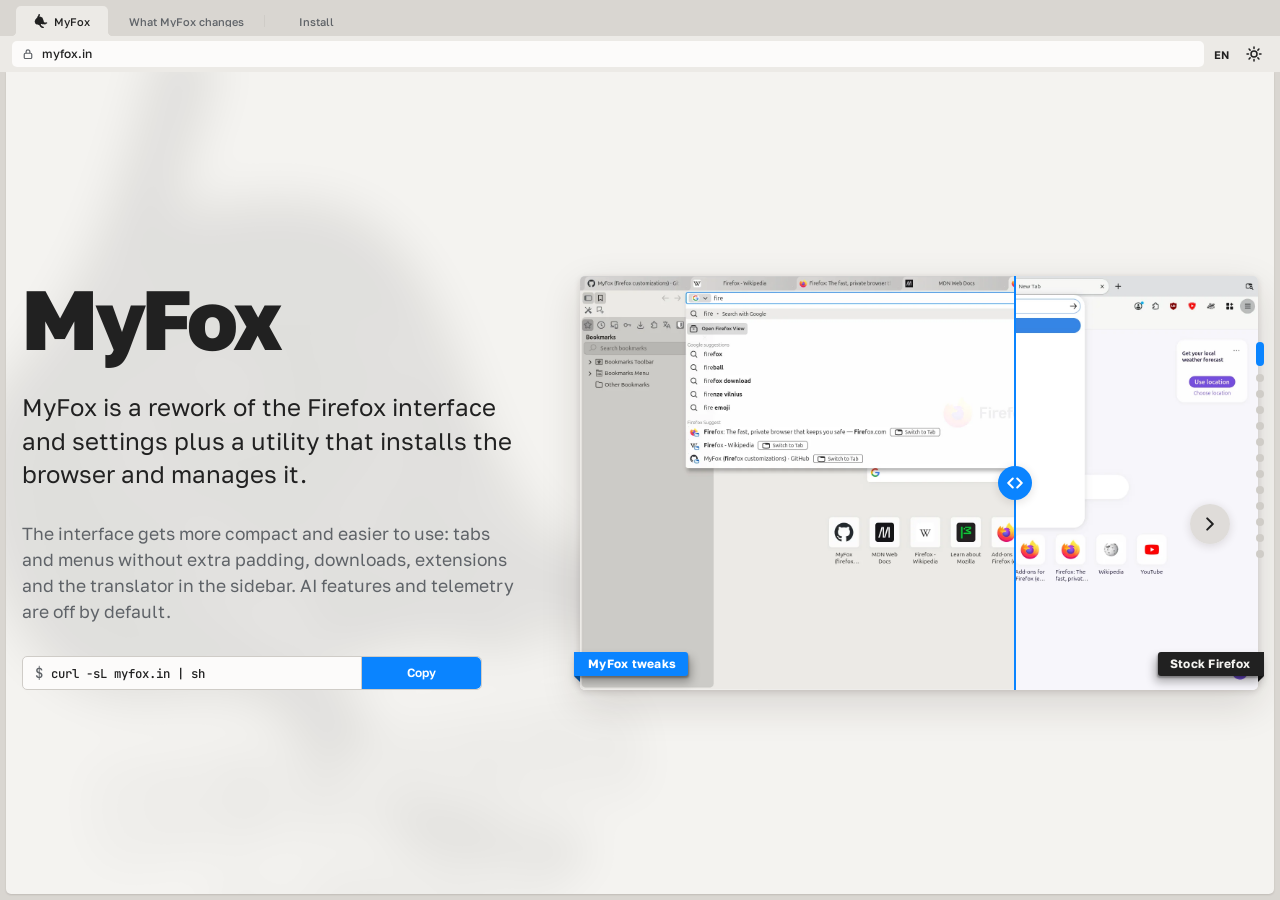
==== commit fa0e8060: "Rewrite the install paragraph in plain language" ====
--- a/public/index.html
+++ b/public/index.html
@@ -220,8 +220,18 @@
   <section class="sp sp-install" data-nav="install" id="install">
     <div class="sp-in install">
       <h2><span lang="ru">Установка</span><span lang="en">Install</span></h2>
-      <p class="about" lang="ru">На Linux MyFox ставится одной командой. Он скачивает официальный релиз Firefox в домашнюю папку и применяет MyFox tweaks. Профиль уже установленного Firefox можно скопировать вместе со входом в аккаунт Firefox. Сам тот Firefox и его профили не затрагиваются. Потом MyFox обновляет MyFox tweaks и управляет профилями. На Windows и macOS MyFox tweaks можно попробовать поставить <a href="https://github.com/CustomFF/myfox-tweaks/blob/master/README.ru.md">вручную</a>, там они не проверялись.</p>
-      <p class="about" lang="en">On Linux MyFox installs with one command. It downloads the official Firefox release into the home folder and applies MyFox tweaks. The profile of a Firefox already installed can be copied, signed-in Firefox account included. That Firefox itself and its profiles are not affected. Later MyFox updates MyFox tweaks and manages profiles. On Windows and macOS MyFox tweaks can be tried <a href="https://github.com/CustomFF/myfox-tweaks#readme">manually</a>; they have not been tested there.</p>
+      <div class="about" lang="ru">
+        <p>На Linux MyFox устанавливается одной командой. Установщик скачивает официальный Firefox с серверов Mozilla, ставит его в домашнюю папку и применяет MyFox tweaks. Права администратора не нужны.</p>
+        <p>Если в системе уже есть Firefox, он остаётся как был. Его профиль можно скопировать в MyFox с закладками, паролями, историей и расширениями. В копии можно сохранить и вход в аккаунт Firefox.</p>
+        <p>После установки MyFox обновляет MyFox tweaks и управляет профилями.</p>
+        <p>На Windows и macOS MyFox не работает. MyFox tweaks там можно попробовать установить <a href="https://github.com/CustomFF/myfox-tweaks/blob/master/README.ru.md">вручную</a>, но на этих системах их не проверяли.</p>
+      </div>
+      <div class="about" lang="en">
+        <p>On Linux MyFox installs with one command. The installer downloads the official Firefox from Mozilla’s servers, puts it in the home folder and applies MyFox tweaks. No admin rights needed.</p>
+        <p>A Firefox already on the system stays as it was. Its profile can be copied into MyFox with bookmarks, passwords, history and extensions. The copy can also stay signed in to the Firefox account.</p>
+        <p>After the install MyFox updates MyFox tweaks and manages profiles.</p>
+        <p>MyFox does not run on Windows and macOS. MyFox tweaks can be tried there <a href="https://github.com/CustomFF/myfox-tweaks#readme">manually</a>, but they have not been tested on those systems.</p>
+      </div>
 
       <div>
         <div class="req">
--- a/public/style.css
+++ b/public/style.css
@@ -451,7 +451,7 @@
 html.deck-on .sp-hero .compare { width: min(100cqw, 100cqh * 1878 / 1146); height: auto; }
 html.deck-on .sp-tour .sp-in { grid-template-rows: auto minmax(0, 1fr); }
 html.deck-on .sp-install, html.deck-on .sp-manual { overflow-y: auto; }
-html.deck-on .sp-install .facts { grid-template-columns: repeat(4, minmax(0, 1fr)); }
+html.deck-on .sp-install .facts { grid-template-columns: repeat(3, minmax(0, 1fr)); }
 html.deck-on .sp-install .card { padding: 16px; }
 html.deck-on .sp-install .card p { font-size: 14.72px; }
 html.deck-on .pager {
@@ -887,12 +887,77 @@
   border-top: 6px solid var(--fold); border-left: 6px solid transparent;
 }
 html.deck-on .shots.row .shot figcaption { bottom: 38%; }
-/* A plain page (phone): the slide buttons are gone (the page scrolls), and the install buttons
+/* A plain page (phone): the install buttons
    take the full width. */
-html:not(.deck-on) .more { display: none; }
 html:not(.deck-on) .sp-text .go { justify-self: center; }
 .sp-text .go { max-width: 100%; }
 @media (max-width: 520px) {
   .mode, .mode:nth-child(3) { width: 100%; }
   .copy { width: auto; padding: 8px 14px; }
 }
+
+/* The first screen: what MyFox is and the install command on one side, the stock Firefox and
+   the same window with MyFox tweaks turning into each other on the other. On a phone the shot
+   comes right after the text, before the command. */
+.sp-intro .sp-in { max-width: 1440px; }
+.intro-text { display: grid; gap: 18px; align-content: center; }
+.sp-intro .lead { max-width: 34ch; }
+.sp-intro .sub { margin: 0; font-size: clamp(16px, 14.4px + .4vw, 19.2px); line-height: 1.5; color: var(--muted); max-width: 52ch; }
+.sp-intro .cmd { max-width: 460px; }
+.sp-intro .go { margin-top: 0; }
+html.deck-on .sp-intro .sp-in {
+  grid-template-columns: minmax(0, 1fr) minmax(0, 1.35fr);
+  column-gap: 56px;
+  align-content: center; align-items: stretch;
+}
+/* The text stands as high as the shot: the name at its top edge, the button at its bottom.
+   The shot sets the height, so nothing moves when the language changes. */
+html.deck-on .sp-intro .intro-text { align-content: space-between; }
+html.deck-on .sp-intro .cmp { align-self: center; }
+html.deck-on .cmp img { max-height: calc(100vh - 200px); width: auto; max-width: 100%; }
+html:not(.deck-on) .intro-text { display: contents; }
+html:not(.deck-on) .sp-intro .cmp { order: 1; }
+html:not(.deck-on) .sp-intro .cmd { order: 2; }
+
+/* After / before: one window, MyFox tweaks left of the handle, the stock Firefox right of it.
+   The handle is dragged sideways. */
+.cmp { position: relative; margin: 0; width: fit-content; max-width: 100%; justify-self: center; user-select: none; touch-action: pan-y; --x: 50%; }
+.cmp img { width: 100%; }
+.cmp .left {
+  position: absolute; top: 0; left: 0; width: 100%; height: 100%; box-shadow: none;
+  clip-path: inset(0 calc(100% - var(--x)) 0 0);
+}
+.cmp .handle {
+  position: absolute; top: 0; bottom: 0; left: var(--x); z-index: 2;
+  width: 2px; margin-left: -1px;
+  background: var(--accent);
+  pointer-events: none;
+}
+.cmp .handle svg {
+  position: absolute; top: 50%; left: 50%; transform: translate(-50%, -50%);
+  width: 34px; height: 34px; padding: 8px; border-radius: 50%;
+  background: var(--accent); color: var(--on-accent);
+  box-shadow: 0 2px 10px var(--shadow);
+}
+.cmp input {
+  position: absolute; inset: 0; z-index: 3; width: 100%; height: 100%;
+  margin: 0; opacity: 0; cursor: ew-resize;
+}
+.shot.cmp figcaption { transition: opacity .15s; text-transform: none; letter-spacing: .02em; font-size: 12px; }
+.cmp figcaption.b { background: var(--text); color: var(--page); --fold: color-mix(in srgb, var(--text) 55%, #000); }
+.cmp figcaption.a { background: var(--accent); color: var(--on-accent); --fold: color-mix(in srgb, var(--accent) 55%, #000); }
+/* The right label hangs on the right edge, its end folded behind that edge. */
+.cmp figcaption.r {
+  left: auto; right: -6px;
+  padding: 5px 14px 4px 12px; border-radius: 3px 0 0 3px;
+  box-shadow: -1px 2px 2px rgba(0, 0, 0, .3), -3px 6px 10px rgba(0, 0, 0, .3);
+}
+.cmp figcaption.r::before { left: auto; right: 0; border-left: 0; border-right: 6px solid transparent; }
+.cmp[data-edge="l"] figcaption.l, .cmp[data-edge="r"] figcaption.r { opacity: 0; }
+
+/* Install: what the install does, above the command. */
+.sp-install .about { display: grid; gap: 8px; max-width: 80ch; font-size: 16px; line-height: 1.55; }
+.sp-install .about p { margin: 0; }
+html.deck-on .sp-intro h1 { font-size: clamp(48px, 20px + 5vw, 96px); }
+html.deck-on .sp-intro .lead { font-size: clamp(18px, 12px + 1vw, 24px); }
+html.deck-on .sp-intro .sub { font-size: clamp(15px, 13px + .35vw, 17.6px); }
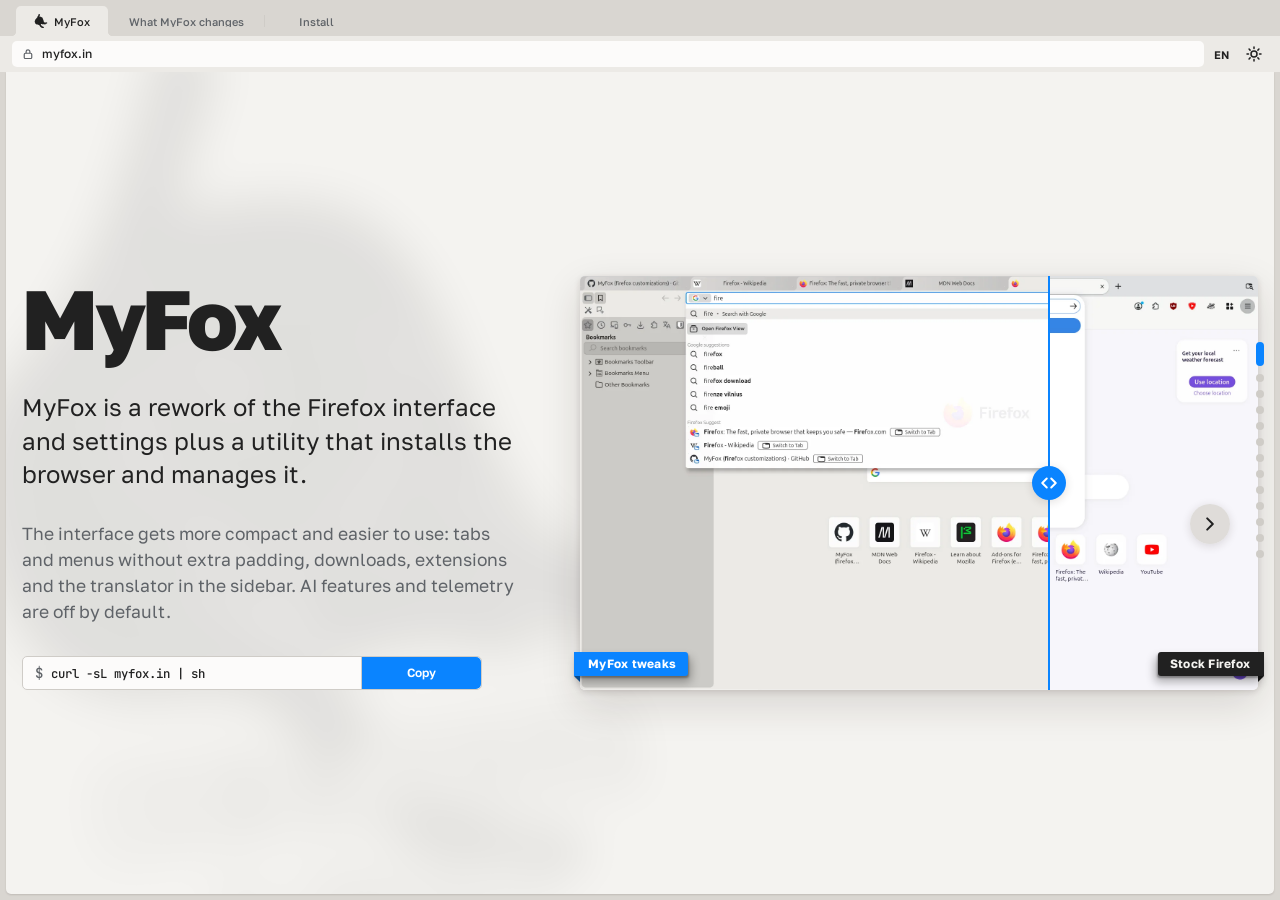
==== commit bc680dd7: "Replace em dashes with en dashes" ====
--- a/public/index.html
+++ b/public/index.html
@@ -74,7 +74,7 @@
         <div class="sp-in">
           <div class="intro-text">
             <h1>MyFox</h1>
-            <p class="lead" lang="ru">MyFox — это переработка интерфейса и настроек Firefox плюс утилита для установки браузера и управления им.</p>
+            <p class="lead" lang="ru">MyFox – это переработка интерфейса и настроек Firefox плюс утилита для установки браузера и управления им.</p>
             <p class="lead" lang="en">MyFox is a rework of the Firefox interface and settings plus a utility that installs the browser and manages it.</p>
             <p class="sub" lang="ru">Интерфейс становится компактнее и удобнее: вкладки и меню без лишних отступов, загрузки, расширения и переводчик в боковой панели. ИИ-функции и телеметрия по умолчанию выключены.</p>
             <p class="sub" lang="en">The interface gets more compact and easier to use: tabs and menus without extra padding, downloads, extensions and the translator in the sidebar. AI features and telemetry are off by default.</p>
@@ -292,7 +292,7 @@
   <section class="sp sp-manual" data-nav="install" id="manual">
     <div class="sp-in manual">
       <h2><span lang="ru">Firefox уже установлен?</span><span lang="en">Firefox already installed?</span></h2>
-      <p lang="ru">MyFox tweaks можно также установить и поверх уже установленного Firefox. Инструкция по ручной установке — в <a href="https://github.com/CustomFF/myfox-tweaks/blob/master/README.ru.md">README MyFox tweaks</a>.</p>
+      <p lang="ru">MyFox tweaks можно также установить и поверх уже установленного Firefox. Инструкция по ручной установке – в <a href="https://github.com/CustomFF/myfox-tweaks/blob/master/README.ru.md">README MyFox tweaks</a>.</p>
       <p lang="en">MyFox tweaks can also be installed on top of a Firefox that is already installed. Manual install instructions are in the <a href="https://github.com/CustomFF/myfox-tweaks#readme">MyFox tweaks README</a>.</p>
     </div>
     <footer>
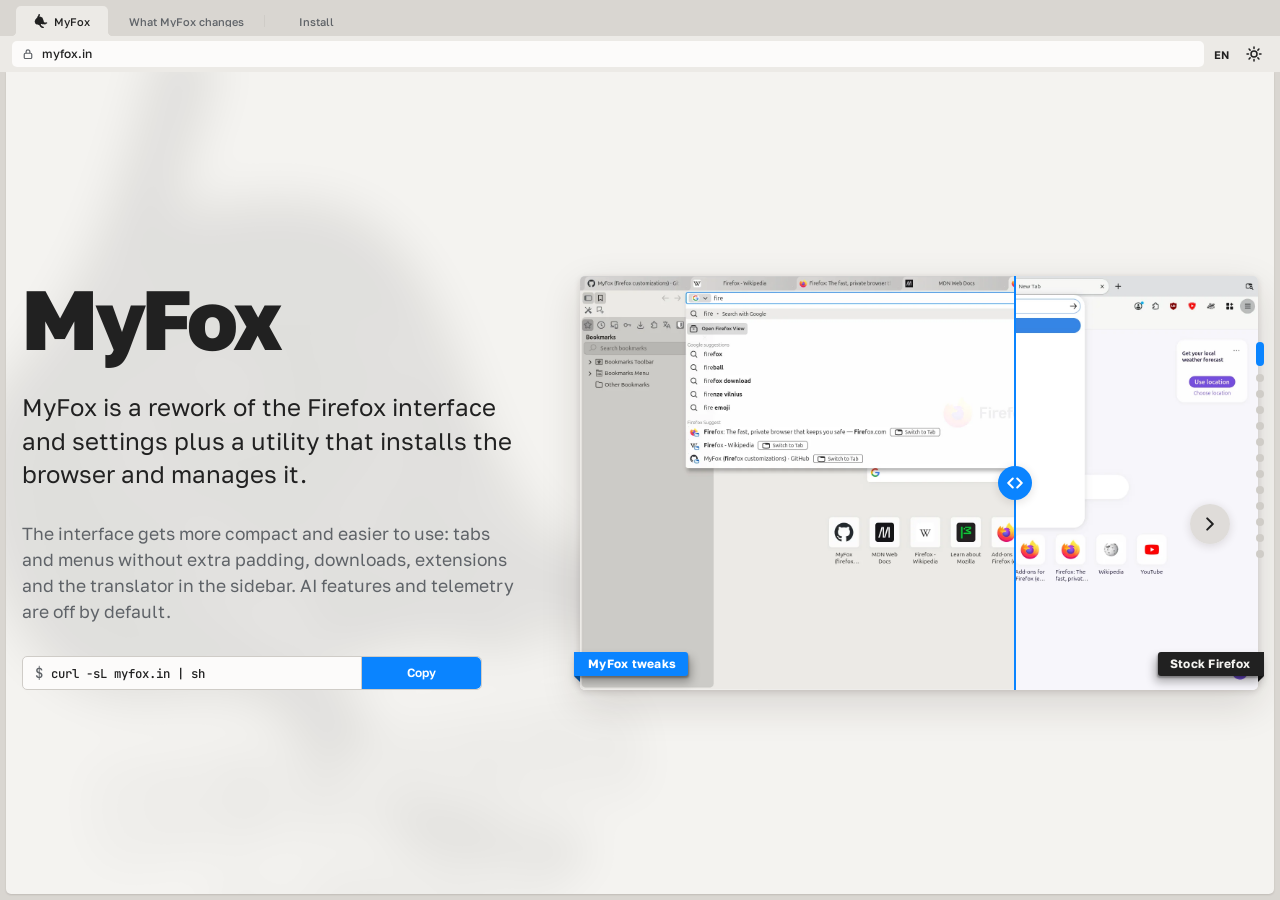
==== commit 7e105b08: "Add Windows install to the site" ====
--- a/public/index.html
+++ b/public/index.html
@@ -79,7 +79,7 @@
             <p class="sub" lang="ru">Интерфейс становится компактнее и удобнее: вкладки и меню без лишних отступов, загрузки, расширения и переводчик в боковой панели. ИИ-функции и телеметрия по умолчанию выключены.</p>
             <p class="sub" lang="en">The interface gets more compact and easier to use: tabs and menus without extra padding, downloads, extensions and the translator in the sidebar. AI features and telemetry are off by default.</p>
             <div class="cmd">
-              <pre><span class="p">$ </span><code class="js-cmd">curl -sL myfox.in | sh</code></pre>
+              <pre><span class="p js-prompt">$ </span><code class="js-cmd">curl -sL myfox.in | sh</code></pre>
               <button class="copy" type="button"><span lang="ru">Копировать</span><span lang="en">Copy</span></button>
             </div>
           </div>
@@ -221,34 +221,43 @@
     <div class="sp-in install">
       <h2><span lang="ru">Установка</span><span lang="en">Install</span></h2>
       <div class="about" lang="ru">
-        <p>На Linux MyFox устанавливается одной командой. Установщик скачивает официальный Firefox с серверов Mozilla, ставит его в домашнюю папку и применяет MyFox tweaks. Права администратора не нужны.</p>
+        <p>На Linux и Windows MyFox устанавливается одной командой. Установщик скачивает официальный Firefox с серверов Mozilla, ставит его в папку пользователя и применяет MyFox tweaks. Права администратора не нужны.</p>
         <p>Если в системе уже есть Firefox, он остаётся как был. Его профиль можно скопировать в MyFox с закладками, паролями, историей и расширениями. В копии можно сохранить и вход в аккаунт Firefox.</p>
         <p>После установки MyFox обновляет MyFox tweaks и управляет профилями.</p>
-        <p>На Windows и macOS MyFox не работает. MyFox tweaks там можно попробовать установить <a href="https://github.com/CustomFF/myfox-tweaks/blob/master/README.ru.md">вручную</a>, но на этих системах их не проверяли.</p>
+        <p>На macOS MyFox не работает. MyFox tweaks там можно попробовать установить <a href="https://github.com/CustomFF/myfox-tweaks/blob/master/README.ru.md">вручную</a>, но на macOS их не проверяли.</p>
       </div>
       <div class="about" lang="en">
-        <p>On Linux MyFox installs with one command. The installer downloads the official Firefox from Mozilla’s servers, puts it in the home folder and applies MyFox tweaks. No admin rights needed.</p>
+        <p>On Linux and Windows MyFox installs with one command. The installer downloads the official Firefox from Mozilla’s servers, puts it in the user’s folder and applies MyFox tweaks. No admin rights needed.</p>
         <p>A Firefox already on the system stays as it was. Its profile can be copied into MyFox with bookmarks, passwords, history and extensions. The copy can also stay signed in to the Firefox account.</p>
         <p>After the install MyFox updates MyFox tweaks and manages profiles.</p>
-        <p>MyFox does not run on Windows and macOS. MyFox tweaks can be tried there <a href="https://github.com/CustomFF/myfox-tweaks#readme">manually</a>, but they have not been tested on those systems.</p>
+        <p>MyFox does not run on macOS. MyFox tweaks can be tried there <a href="https://github.com/CustomFF/myfox-tweaks#readme">manually</a>, but they have not been tested on macOS.</p>
       </div>
 
       <div>
+        <div class="modes oses" role="group" aria-label="Система">
+          <button class="mode os" type="button" data-os="linux" aria-pressed="true">Linux</button>
+          <button class="mode os" type="button" data-os="windows" aria-pressed="false">Windows</button>
+        </div>
         <div class="req">
-        <span lang="ru">Требования: Linux (x86_64 или aarch64), Python 3.8 или новее, curl.</span><span lang="en">Requirements: Linux (x86_64 or aarch64), Python 3.8 or newer, curl.</span>
-      </div>
-        <p class="modes-lead"><span lang="ru">Выполните команду в терминале.</span><span lang="en">Run the command in a terminal.</span></p>
-        <div class="modes" role="group" aria-label="Режим установщика">
-          <button class="mode" type="button" data-args="" aria-pressed="true"><span lang="ru">Интерактивно, TUI-диалог</span><span lang="en">Interactive, TUI dialog</span></button>
-          <button class="mode" type="button" data-args=" -s -- --gui" aria-pressed="false"><span lang="ru">Интерактивно, GUI-диалог</span><span lang="en">Interactive, GUI dialog</span></button>
-          <button class="mode" type="button" data-args=" -s -- -y" aria-pressed="false"><span lang="ru">Без вопросов, настройки по умолчанию</span><span lang="en">Non-interactive, default settings</span></button>
+        <span data-os="linux"><span lang="ru">Требования: Linux (x86_64 или aarch64), Python 3.8 или новее, curl.</span><span lang="en">Requirements: Linux (x86_64 or aarch64), Python 3.8 or newer, curl.</span></span>
+        <span data-os="windows" hidden><span lang="ru">Требования: Windows 10 или 11 (x64 или ARM64). Python не нужен, MyFox ставит его сам.</span><span lang="en">Requirements: Windows 10 or 11 (x64 or ARM64). No Python needed, MyFox installs its own.</span></span>
+      </div>
+        <p class="modes-lead"><span data-os="linux"><span lang="ru">Выполните команду в терминале.</span><span lang="en">Run the command in a terminal.</span></span><span data-os="windows" hidden><span lang="ru">Выполните команду в PowerShell.</span><span lang="en">Run the command in PowerShell.</span></span></p>
+        <div class="modes flags" role="group" aria-label="Режим установщика">
+          <button class="mode" type="button" data-flag="" aria-pressed="true"><span lang="ru">Интерактивно, TUI-диалог</span><span lang="en">Interactive, TUI dialog</span></button>
+          <button class="mode" type="button" data-flag="--gui" aria-pressed="false"><span lang="ru">Интерактивно, GUI-диалог</span><span lang="en">Interactive, GUI dialog</span></button>
+          <button class="mode" type="button" data-flag="-y" aria-pressed="false"><span lang="ru">Без вопросов, настройки по умолчанию</span><span lang="en">Non-interactive, default settings</span></button>
         </div>
         <div class="cmd">
-          <pre><span class="p">$ </span><code class="js-cmd">curl -sL myfox.in | sh</code></pre>
+          <pre><span class="p js-prompt">$ </span><code class="js-cmd">curl -sL myfox.in | sh</code></pre>
           <button class="copy" type="button"><span lang="ru">Копировать</span><span lang="en">Copy</span></button>
         </div>
-        <p class="mode-note" data-mode=" -s -- -y" lang="ru" hidden>Установка происходит без взаимодействия с пользователем. Параметры установки по умолчанию, а также флаги для их изменения можно посмотреть в <a href="https://github.com/CustomFF/myfox/wiki/Установка">документации MyFox</a>.</p>
-        <p class="mode-note" data-mode=" -s -- -y" lang="en" hidden>The install runs without user interaction. The default install options and the flags to change them are listed in the <a href="https://github.com/CustomFF/myfox/wiki/Installation">MyFox documentation</a>.</p>
+        <div class="notes">
+          <p class="mode-note" data-mode="-y" lang="ru" hidden>Установка происходит без взаимодействия с пользователем. Параметры установки по умолчанию, а также флаги для их изменения можно посмотреть в <a href="https://github.com/CustomFF/myfox/wiki/Установка">документации MyFox</a>.</p>
+          <p class="mode-note" data-mode="windows --gui" lang="ru" hidden>Окна установщика есть только на x64. На ARM64 установка идёт в консоли.</p>
+          <p class="mode-note" data-mode="windows --gui" lang="en" hidden>The installer windows exist only on x64. On ARM64 the install runs in the console.</p>
+          <p class="mode-note" data-mode="-y" lang="en" hidden>The install runs without user interaction. The default install options and the flags to change them are listed in the <a href="https://github.com/CustomFF/myfox/wiki/Installation">MyFox documentation</a>.</p>
+        </div>
       </div>
 
       <div class="facts">
@@ -257,8 +266,8 @@
           <p lang="en">During the install, the profile of a Firefox already installed can be copied into MyFox, with all its bookmarks, passwords, history, extensions and Firefox account. Later a profile can be copied or moved with the <code>myfox</code> command or on the about:myfox page.</p>
         </div>
         <div class="card">
-          <p lang="ru">В меню ярлыка Firefox, кроме стандартных пунктов, есть настройки, перезапуск Firefox и обновление MyFox. Для управления MyFox используется команда <code>myfox</code>.</p>
-          <p lang="en">Besides the standard items, the Firefox shortcut menu has settings, a Firefox restart and a MyFox update. MyFox is managed with the <code>myfox</code> command.</p>
+          <p lang="ru">В меню ярлыка Firefox, кроме стандартных пунктов, есть настройки, перезапуск Firefox и обновление MyFox. Для управления MyFox используется команда <code>myfox</code>. На Windows вместо меню ярлыка в «Пуске» есть папка MyFox: Firefox, приватный просмотр и обновление MyFox.</p>
+          <p lang="en">Besides the standard items, the Firefox shortcut menu has settings, a Firefox restart and a MyFox update. MyFox is managed with the <code>myfox</code> command. On Windows, instead of the shortcut menu, the Start menu has a MyFox folder with Firefox, private browsing and the MyFox update.</p>
         </div>
         <div class="card">
           <p lang="ru">Firefox обновляется сам. Твики, темы и MyFox обновляются командой <code>myfox refresh</code>, из меню ярлыка или из раздела обновлений на странице about:myfox.</p>
@@ -280,8 +289,8 @@
         </div>
         <div>
           <h3><span lang="ru">Удаление</span><span lang="en">Uninstalling</span></h3>
-          <p lang="ru">По умолчанию при удалении MyFox профиль браузера сохраняется. Это поведение можно изменить, задав параметры в диалоге удаления или через флаги командной строки.</p>
-          <p lang="en">By default, uninstalling MyFox keeps the browser profile. You can change this with the uninstall options, in the dialog or with command-line flags.</p>
+          <p lang="ru">По умолчанию при удалении MyFox профиль браузера сохраняется. Это поведение можно изменить, задав параметры в диалоге удаления или через флаги командной строки. На Windows MyFox можно удалить и в «Параметры → Приложения → MyFox».</p>
+          <p lang="en">By default, uninstalling MyFox keeps the browser profile. You can change this with the uninstall options, in the dialog or with command-line flags. On Windows MyFox can also be uninstalled in Settings → Apps → MyFox.</p>
           <p lang="ru">Параметры установки и удаления описаны в <a href="https://github.com/CustomFF/myfox/wiki/Главная">документации MyFox</a>.</p>
           <p lang="en">The install and uninstall options are described in the <a href="https://github.com/CustomFF/myfox/wiki">MyFox documentation</a>.</p>
         </div>
--- a/public/style.css
+++ b/public/style.css
@@ -860,6 +860,10 @@
 .tab > span { overflow: hidden; text-overflow: ellipsis; white-space: nowrap; }
 .mode { width: 196px; }
 .mode:nth-child(3) { width: 274px; }
+.mode.os { width: 120px; }
+.notes { display: grid; }
+.oses + .req { margin-bottom: 12px; }
+.notes .mode-note { grid-area: 1 / 1; }
 .copy { width: 120px; }
 .go { justify-content: center; }
 .sp-text .go { width: 304px; }
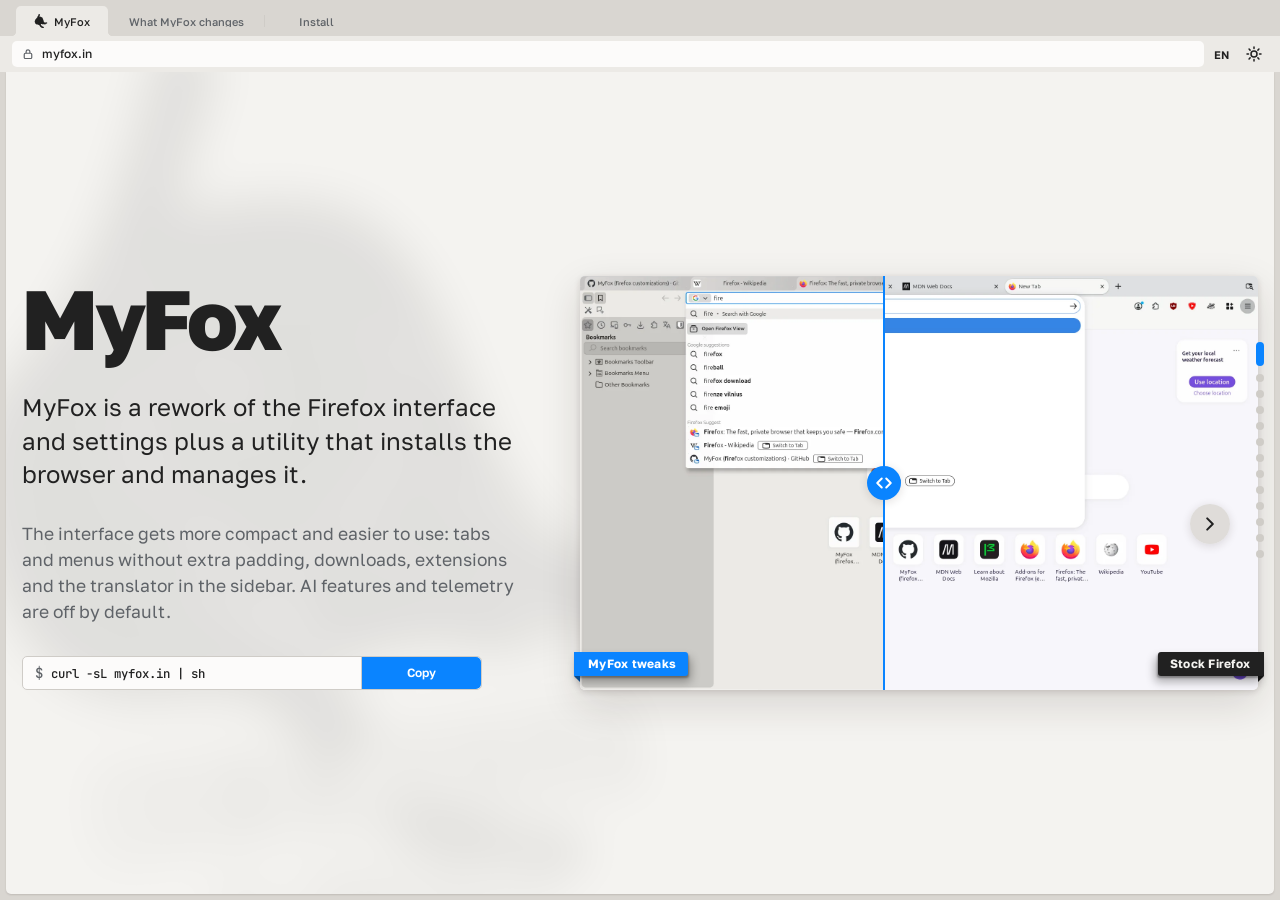
==== commit 70d7fe05: "Drop the Python note from the Windows requirements" ====
--- a/public/index.html
+++ b/public/index.html
@@ -240,7 +240,7 @@
         </div>
         <div class="req">
         <span data-os="linux"><span lang="ru">Требования: Linux (x86_64 или aarch64), Python 3.8 или новее, curl.</span><span lang="en">Requirements: Linux (x86_64 or aarch64), Python 3.8 or newer, curl.</span></span>
-        <span data-os="windows" hidden><span lang="ru">Требования: Windows 10 или 11 (x64 или ARM64). Python не нужен, MyFox ставит его сам.</span><span lang="en">Requirements: Windows 10 or 11 (x64 or ARM64). No Python needed, MyFox installs its own.</span></span>
+        <span data-os="windows" hidden><span lang="ru">Требования: Windows 10 или 11 (x64 или ARM64).</span><span lang="en">Requirements: Windows 10 or 11 (x64 or ARM64).</span></span>
       </div>
         <p class="modes-lead"><span data-os="linux"><span lang="ru">Выполните команду в терминале.</span><span lang="en">Run the command in a terminal.</span></span><span data-os="windows" hidden><span lang="ru">Выполните команду в PowerShell.</span><span lang="en">Run the command in PowerShell.</span></span></p>
         <div class="modes flags" role="group" aria-label="Режим установщика">
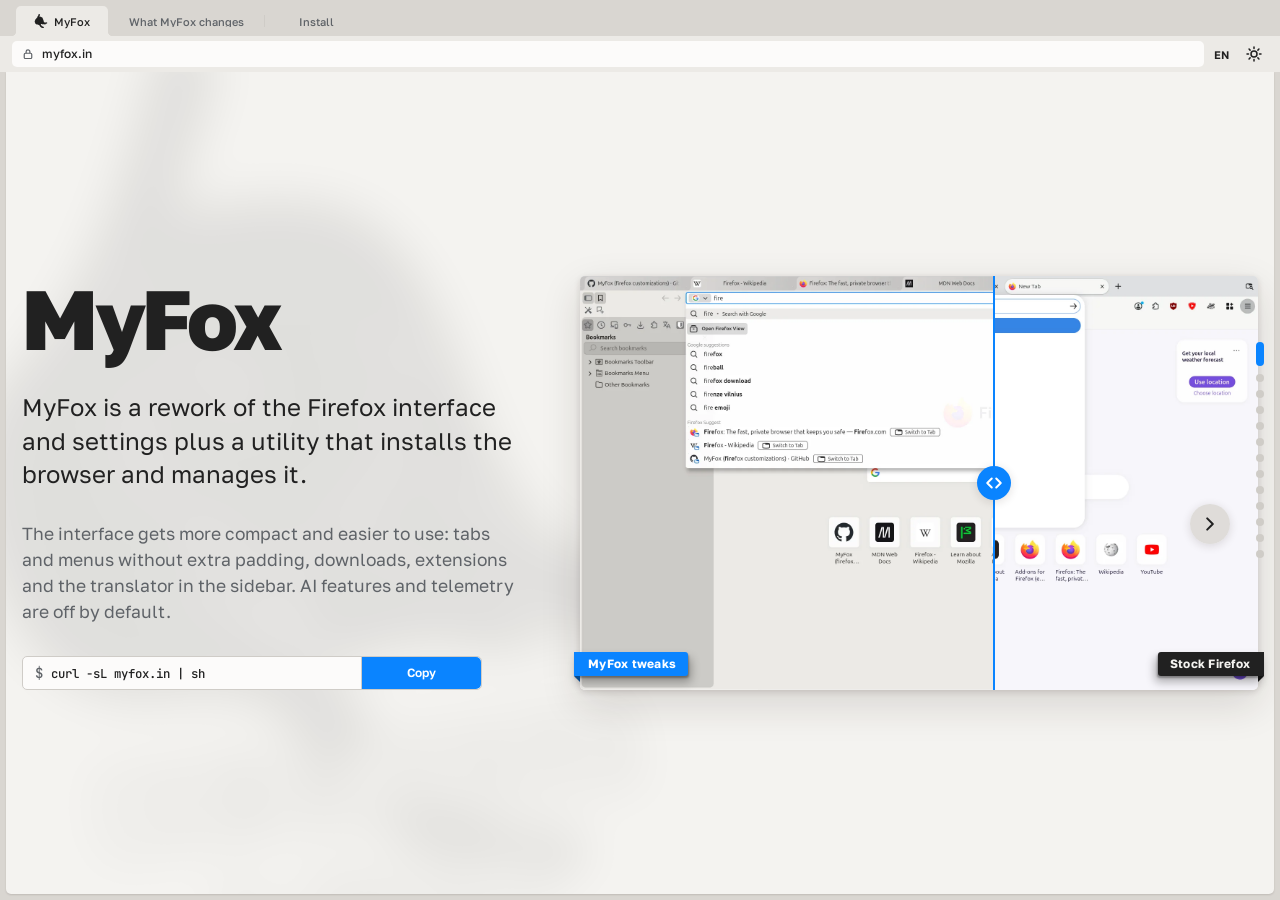
==== commit fb5248b5: "Add the Windows installer, install mode tabs with dialog screenshots and the code signing policy lin" ====
--- a/public/index.html
+++ b/public/index.html
@@ -78,9 +78,12 @@
             <p class="lead" lang="en">MyFox is a rework of the Firefox interface and settings plus a utility that installs the browser and manages it.</p>
             <p class="sub" lang="ru">Интерфейс становится компактнее и удобнее: вкладки и меню без лишних отступов, загрузки, расширения и переводчик в боковой панели. ИИ-функции и телеметрия по умолчанию выключены.</p>
             <p class="sub" lang="en">The interface gets more compact and easier to use: tabs and menus without extra padding, downloads, extensions and the translator in the sidebar. AI features and telemetry are off by default.</p>
-            <div class="cmd">
-              <pre><span class="p js-prompt">$ </span><code class="js-cmd">curl -sL myfox.in | sh</code></pre>
-              <button class="copy" type="button"><span lang="ru">Копировать</span><span lang="en">Copy</span></button>
+            <div class="intro-get">
+              <div class="cmd">
+                <pre><span class="p js-prompt">$ </span><code class="js-cmd">curl -sL myfox.in | sh</code></pre>
+                <button class="copy" type="button"><span lang="ru">Копировать</span><span lang="en">Copy</span></button>
+              </div>
+              <a class="go setup-hero" href="https://myfox.in/setup.exe" hidden><span lang="ru">Скачать установщик для Windows</span><span lang="en">Download the Windows installer</span></a>
             </div>
           </div>
           <figure class="shot cmp">
@@ -224,13 +227,13 @@
         <p>На Linux и Windows MyFox устанавливается одной командой. Установщик скачивает официальный Firefox с серверов Mozilla, ставит его в папку пользователя и применяет MyFox tweaks. Права администратора не нужны.</p>
         <p>Если в системе уже есть Firefox, он остаётся как был. Его профиль можно скопировать в MyFox с закладками, паролями, историей и расширениями. В копии можно сохранить и вход в аккаунт Firefox.</p>
         <p>После установки MyFox обновляет MyFox tweaks и управляет профилями.</p>
-        <p>На macOS MyFox не работает. MyFox tweaks там можно попробовать установить <a href="https://github.com/CustomFF/myfox-tweaks/blob/master/README.ru.md">вручную</a>, но на macOS их не проверяли.</p>
+        <p>На macOS MyFox не работает. MyFox tweaks там можно попробовать установить <a href="https://github.com/CustomFF/myfox-tweaks/blob/master/README.ru.md">вручную</a>, но это не проверялось.</p>
       </div>
       <div class="about" lang="en">
         <p>On Linux and Windows MyFox installs with one command. The installer downloads the official Firefox from Mozilla’s servers, puts it in the user’s folder and applies MyFox tweaks. No admin rights needed.</p>
         <p>A Firefox already on the system stays as it was. Its profile can be copied into MyFox with bookmarks, passwords, history and extensions. The copy can also stay signed in to the Firefox account.</p>
         <p>After the install MyFox updates MyFox tweaks and manages profiles.</p>
-        <p>MyFox does not run on macOS. MyFox tweaks can be tried there <a href="https://github.com/CustomFF/myfox-tweaks#readme">manually</a>, but they have not been tested on macOS.</p>
+        <p>MyFox does not run on macOS. MyFox tweaks can be tried there <a href="https://github.com/CustomFF/myfox-tweaks#readme">manually</a>, but this has not been tested.</p>
       </div>
 
       <div>
@@ -242,21 +245,29 @@
         <span data-os="linux"><span lang="ru">Требования: Linux (x86_64 или aarch64), Python 3.8 или новее, curl.</span><span lang="en">Requirements: Linux (x86_64 or aarch64), Python 3.8 or newer, curl.</span></span>
         <span data-os="windows" hidden><span lang="ru">Требования: Windows 10 или 11 (x64 или ARM64).</span><span lang="en">Requirements: Windows 10 or 11 (x64 or ARM64).</span></span>
       </div>
-        <p class="modes-lead"><span data-os="linux"><span lang="ru">Выполните команду в терминале.</span><span lang="en">Run the command in a terminal.</span></span><span data-os="windows" hidden><span lang="ru">Выполните команду в PowerShell.</span><span lang="en">Run the command in PowerShell.</span></span></p>
         <div class="modes flags" role="group" aria-label="Режим установщика">
-          <button class="mode" type="button" data-flag="" aria-pressed="true"><span lang="ru">Интерактивно, TUI-диалог</span><span lang="en">Interactive, TUI dialog</span></button>
-          <button class="mode" type="button" data-flag="--gui" aria-pressed="false"><span lang="ru">Интерактивно, GUI-диалог</span><span lang="en">Interactive, GUI dialog</span></button>
-          <button class="mode" type="button" data-flag="-y" aria-pressed="false"><span lang="ru">Без вопросов, настройки по умолчанию</span><span lang="en">Non-interactive, default settings</span></button>
-        </div>
-        <div class="cmd">
-          <pre><span class="p js-prompt">$ </span><code class="js-cmd">curl -sL myfox.in | sh</code></pre>
-          <button class="copy" type="button"><span lang="ru">Копировать</span><span lang="en">Copy</span></button>
-        </div>
-        <div class="notes">
-          <p class="mode-note" data-mode="-y" lang="ru" hidden>Установка происходит без взаимодействия с пользователем. Параметры установки по умолчанию, а также флаги для их изменения можно посмотреть в <a href="https://github.com/CustomFF/myfox/wiki/Установка">документации MyFox</a>.</p>
-          <p class="mode-note" data-mode="windows --gui" lang="ru" hidden>Окна установщика есть только на x64. На ARM64 установка идёт в консоли.</p>
-          <p class="mode-note" data-mode="windows --gui" lang="en" hidden>The installer windows exist only on x64. On ARM64 the install runs in the console.</p>
-          <p class="mode-note" data-mode="-y" lang="en" hidden>The install runs without user interaction. The default install options and the flags to change them are listed in the <a href="https://github.com/CustomFF/myfox/wiki/Installation">MyFox documentation</a>.</p>
+          <button class="mode" type="button" data-flag="" aria-pressed="true"><span lang="ru">Интерактивно<br>TUI-диалог</span><span lang="en">Interactive<br>TUI dialog</span></button>
+          <button class="mode" type="button" data-flag="--gui" aria-pressed="false"><span lang="ru">Интерактивно<br>GUI-диалог</span><span lang="en">Interactive<br>GUI dialog</span></button>
+          <button class="mode" type="button" data-flag="-y" aria-pressed="false"><span lang="ru">Автоматически<br>без вопросов</span><span lang="en">Automatic<br>no questions</span></button>
+          <button class="mode" type="button" data-flag="exe" data-os="windows" aria-pressed="false" hidden><span lang="ru">Скачать</span><span lang="en">Download</span></button>
+        </div>
+        <div class="mode-panel">
+          <div class="setup" hidden>
+            <a class="go" href="https://myfox.in/setup.exe"><span lang="ru">Скачать установщик</span><span lang="en">Download the installer</span></a>
+            <p class="setup-note"><span lang="ru">Для x64. Установщик пока не подписан, поэтому Windows может показать предупреждение SmartScreen. Чтобы продолжить, в окне SmartScreen нажмите «Подробнее», затем «Выполнить в любом случае».</span><span lang="en">For x64. The installer is not signed yet, so Windows may show a SmartScreen warning. To go on, click “More info” in the SmartScreen window, then “Run anyway”.</span></p>
+          </div>
+          <p class="cmd-lead"><span data-os="linux"><span lang="ru">Выполните команду в терминале.</span><span lang="en">Run the command in a terminal.</span></span><span data-os="windows" hidden><span lang="ru">Выполните команду в PowerShell.</span><span lang="en">Run the command in PowerShell.</span></span></p>
+          <div class="cmd">
+            <pre><span class="p js-prompt">$ </span><code class="js-cmd">curl -sL myfox.in | sh</code></pre>
+            <button class="copy" type="button"><span lang="ru">Копировать</span><span lang="en">Copy</span></button>
+          </div>
+          <div class="notes">
+            <p class="mode-note" data-mode="-y" lang="ru" hidden>Установка происходит без взаимодействия с пользователем. Параметры установки по умолчанию, а также флаги для их изменения можно посмотреть в <a href="https://github.com/CustomFF/myfox/wiki/Установка">документации MyFox</a>.</p>
+            <p class="mode-note" data-mode="windows --gui" lang="ru" hidden>Окна установщика есть только на x64. На ARM64 установка идёт в консоли.</p>
+            <p class="mode-note" data-mode="windows --gui" lang="en" hidden>The installer windows exist only on x64. On ARM64 the install runs in the console.</p>
+            <p class="mode-note" data-mode="-y" lang="en" hidden>The install runs without user interaction. The default install options and the flags to change them are listed in the <a href="https://github.com/CustomFF/myfox/wiki/Installation">MyFox documentation</a>.</p>
+          </div>
+          <img class="dialog-shot" data-dialog="tui" src="img/install/tui-ru.webp" alt="" loading="lazy">
         </div>
       </div>
 
@@ -310,6 +321,7 @@
         <a href="https://github.com/CustomFF/myfox"><svg class="gh" viewBox="0 0 16 16" aria-hidden="true"><path fill="currentColor" d="M8 0C3.58 0 0 3.58 0 8c0 3.54 2.29 6.53 5.47 7.59.4.07.55-.17.55-.38 0-.19-.01-.82-.01-1.49-2.01.37-2.53-.49-2.69-.94-.09-.23-.48-.94-.82-1.13-.28-.15-.68-.52-.01-.53.63-.01 1.08.58 1.23.82.72 1.21 1.87.87 2.33.66.07-.52.28-.87.51-1.07-1.78-.2-3.64-.89-3.64-3.95 0-.87.31-1.59.82-2.15-.08-.2-.36-1.02.08-2.12 0 0 .67-.21 2.2.82.64-.18 1.32-.27 2-.27.68 0 1.36.09 2 .27 1.53-1.04 2.2-.82 2.2-.82.44 1.1.16 1.92.08 2.12.51.56.82 1.27.82 2.15 0 3.07-1.87 3.75-3.65 3.95.29.25.54.73.54 1.48 0 1.07-.01 1.93-.01 2.2 0 .21.15.46.55.38A8.013 8.013 0 0016 8c0-4.42-3.58-8-8-8z"/></svg>MyFox</a>
         <a href="https://github.com/CustomFF/myfox-tweaks"><svg class="gh" viewBox="0 0 16 16" aria-hidden="true"><path fill="currentColor" d="M8 0C3.58 0 0 3.58 0 8c0 3.54 2.29 6.53 5.47 7.59.4.07.55-.17.55-.38 0-.19-.01-.82-.01-1.49-2.01.37-2.53-.49-2.69-.94-.09-.23-.48-.94-.82-1.13-.28-.15-.68-.52-.01-.53.63-.01 1.08.58 1.23.82.72 1.21 1.87.87 2.33.66.07-.52.28-.87.51-1.07-1.78-.2-3.64-.89-3.64-3.95 0-.87.31-1.59.82-2.15-.08-.2-.36-1.02.08-2.12 0 0 .67-.21 2.2.82.64-.18 1.32-.27 2-.27.68 0 1.36.09 2 .27 1.53-1.04 2.2-.82 2.2-.82.44 1.1.16 1.92.08 2.12.51.56.82 1.27.82 2.15 0 3.07-1.87 3.75-3.65 3.95.29.25.54.73.54 1.48 0 1.07-.01 1.93-.01 2.2 0 .21.15.46.55.38A8.013 8.013 0 0016 8c0-4.42-3.58-8-8-8z"/></svg>MyFox tweaks</a>
       </nav>
+      <p class="policy"><a lang="ru" href="https://github.com/CustomFF/myfox/blob/master/README.ru.md#политика-подписи-кода-code-signing-policy">Code signing policy</a><a lang="en" href="https://github.com/CustomFF/myfox#code-signing-policy">Code signing policy</a></p>
     </div>
   </footer>
   </section>
--- a/public/style.css
+++ b/public/style.css
@@ -352,6 +352,8 @@
 .foot .cat { width: 44px; height: auto; opacity: .9; }
 .foot .bic { font: 600 16px/1.2 var(--f-display); }
 .foot nav { display: flex; flex-wrap: wrap; gap: 6px 18px; margin-left: auto; font-size: 14.72px; }
+.foot .policy { margin: 0; font-size: 12.8px; }
+.foot .policy a { color: var(--muted); }
 .foot small { display: block; color: var(--muted); font-size: 12.8px; margin-top: 2px; }
 .cat-ico, .foot .cat { transition: filter .2s; }
 @media (prefers-color-scheme: dark) { :root:not([data-theme="light"]) .cat-ico, :root:not([data-theme="light"]) .foot .cat { filter: invert(1); } }
@@ -380,7 +382,6 @@
 .hero[data-side="before"] .s-after,
 .hero[data-side="after"] .s-before { display: none; }
 .compare .tag { transition: opacity .15s; }
-.modes-lead { margin: 0 0 10px; color: var(--muted); }
 
 
 .go {
@@ -863,7 +864,18 @@
 .mode.os { width: 120px; }
 .notes { display: grid; }
 .oses + .req { margin-bottom: 12px; }
+.setup { margin-bottom: 0; }
+.cmd[hidden] { display: none; }
+.intro-get { display: grid; gap: 12px; }
+.intro-get .go[hidden] { display: none; }
+.sp-intro .setup-hero { justify-self: start; width: auto; margin-top: 0; font-weight: 600; }
+.setup { display: grid; }
+.setup[hidden] { display: none; }
+.setup .go { width: 304px; max-width: 100%; justify-self: center; justify-content: center; }
+.setup-note { margin: 8px auto 0; max-width: 560px; text-align: center; color: var(--muted); font-size: 14.4px; line-height: 1.45; }
 .notes .mode-note { grid-area: 1 / 1; }
+.mode-panel .mode-note { margin: 10px auto 0; max-width: 560px; text-align: center; min-height: 0; }
+.mode-panel .mode-note[hidden] { display: none; }
 .copy { width: 120px; }
 .go { justify-content: center; }
 .sp-text .go { width: 304px; }
@@ -921,7 +933,7 @@
 html.deck-on .cmp img { max-height: calc(100vh - 200px); width: auto; max-width: 100%; }
 html:not(.deck-on) .intro-text { display: contents; }
 html:not(.deck-on) .sp-intro .cmp { order: 1; }
-html:not(.deck-on) .sp-intro .cmd { order: 2; }
+html:not(.deck-on) .sp-intro .intro-get { order: 2; }
 
 /* After / before: one window, MyFox tweaks left of the handle, the stock Firefox right of it.
    The handle is dragged sideways. */
@@ -965,3 +977,46 @@
 html.deck-on .sp-intro h1 { font-size: clamp(48px, 20px + 5vw, 96px); }
 html.deck-on .sp-intro .lead { font-size: clamp(18px, 12px + 1vw, 24px); }
 html.deck-on .sp-intro .sub { font-size: clamp(15px, 13px + .35vw, 17.6px); }
+
+/* The install modes are MyFox tabs: the chosen one joins the panel with the command below it. */
+.modes.flags { gap: 0; margin-bottom: 0; align-items: stretch; flex-wrap: nowrap; max-width: 688px; }
+.flags .mode {
+  position: relative;
+  flex: 1 1 0; width: auto; min-width: 0; white-space: nowrap;
+  height: auto; min-height: 46px; padding: 7px 12px;
+  background: var(--raise); color: var(--text);
+  border-radius: var(--r) var(--r) 0 0;
+  font: 500 12px/1.3 var(--f-body); text-align: center;
+  cursor: pointer;
+  transition: background .15s, color .15s;
+}
+.flags .mode + .mode { margin-left: 3px; }
+.flags .mode:hover { background: color-mix(in srgb, var(--raise) 50%, var(--toolbar)); }
+.flags .mode[aria-pressed="true"] {
+  background: var(--toolbar); color: var(--text); font-weight: 600; z-index: 1;
+  box-shadow: inset 0 2px 0 var(--accent);
+  cursor: default;
+}
+.flags .mode[aria-pressed="true"]::after {
+  content: "";
+  position: absolute; bottom: 0; left: -5px; right: -5px; height: 5px;
+  background:
+    radial-gradient(circle at 0 0, transparent 5px, var(--toolbar) 5.5px) left bottom / 5px 5px no-repeat,
+    radial-gradient(circle at 100% 0, transparent 5px, var(--toolbar) 5.5px) right bottom / 5px 5px no-repeat;
+  pointer-events: none;
+}
+.flags .mode:first-child[aria-pressed="true"]::after { left: 0; background-size: 0 0, 5px 5px; }
+.flags .mode:nth-last-child(1 of :not([hidden]))[aria-pressed="true"]::after { right: 0; background-size: 5px 5px, 0 0; }
+.mode-panel {
+  max-width: 688px; padding: 12px;
+  background: var(--toolbar);
+  border-radius: 0 0 var(--r) var(--r);
+}
+.mode-panel .cmd { max-width: none; }
+.cmd-lead { margin: 0 0 10px; color: var(--muted); }
+.cmd-lead[hidden] { display: none; }
+.dialog-shot { display: block; max-width: 100%; height: auto; margin: 12px auto 0; border-radius: var(--r); box-shadow: 0 4px 18px var(--shadow); }
+.dialog-shot[hidden] { display: none; }
+@media (max-width: 520px) {
+  .flags .mode { padding: 6px 4px; font-size: 11px; }
+}
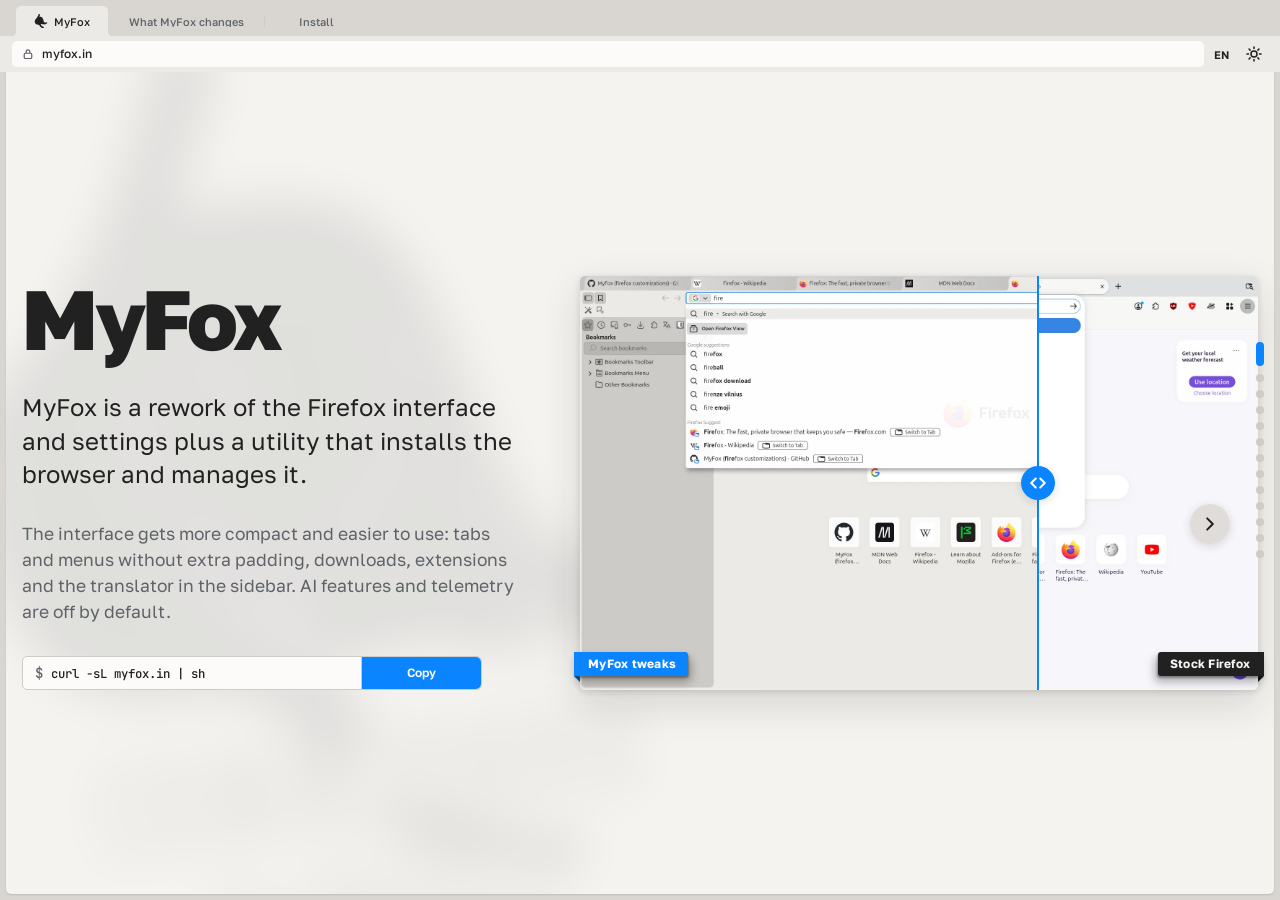
==== commit c928382a: "Call the Windows GUI note a dialog, not windows" ====
--- a/public/index.html
+++ b/public/index.html
@@ -263,8 +263,8 @@
           </div>
           <div class="notes">
             <p class="mode-note" data-mode="-y" lang="ru" hidden>Установка происходит без взаимодействия с пользователем. Параметры установки по умолчанию, а также флаги для их изменения можно посмотреть в <a href="https://github.com/CustomFF/myfox/wiki/Установка">документации MyFox</a>.</p>
-            <p class="mode-note" data-mode="windows --gui" lang="ru" hidden>Окна установщика есть только на x64. На ARM64 установка идёт в консоли.</p>
-            <p class="mode-note" data-mode="windows --gui" lang="en" hidden>The installer windows exist only on x64. On ARM64 the install runs in the console.</p>
+            <p class="mode-note" data-mode="windows --gui" lang="ru" hidden>GUI-диалог есть только на x64. На ARM64 установка идёт в консоли.</p>
+            <p class="mode-note" data-mode="windows --gui" lang="en" hidden>The GUI dialog is available only on x64. On ARM64 the install runs in the console.</p>
             <p class="mode-note" data-mode="-y" lang="en" hidden>The install runs without user interaction. The default install options and the flags to change them are listed in the <a href="https://github.com/CustomFF/myfox/wiki/Installation">MyFox documentation</a>.</p>
           </div>
           <img class="dialog-shot" data-dialog="tui" src="img/install/tui-ru.webp" alt="" loading="lazy">
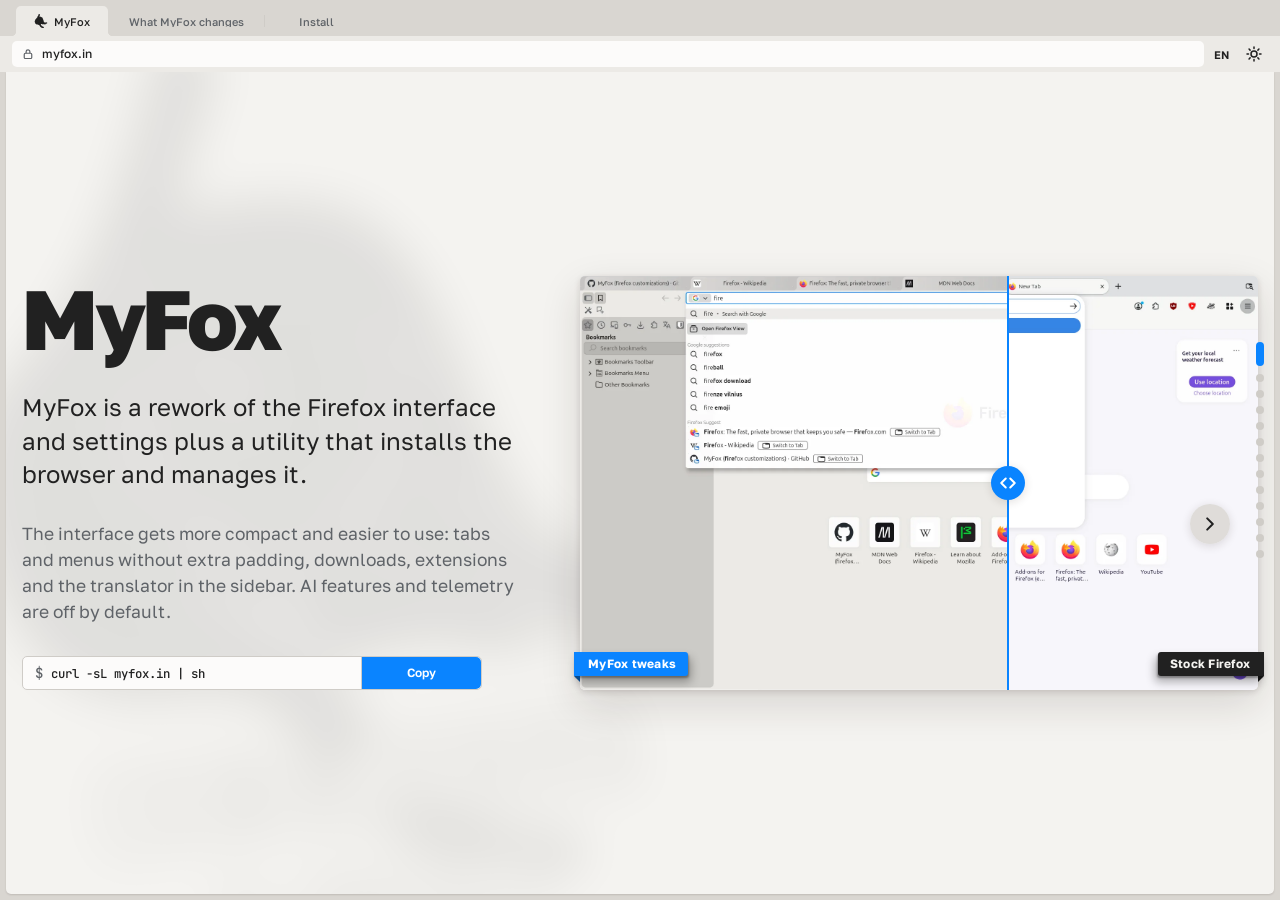
==== commit 8533cff6: "Remove the code signing policy link" ====
--- a/public/index.html
+++ b/public/index.html
@@ -321,7 +321,6 @@
         <a href="https://github.com/CustomFF/myfox"><svg class="gh" viewBox="0 0 16 16" aria-hidden="true"><path fill="currentColor" d="M8 0C3.58 0 0 3.58 0 8c0 3.54 2.29 6.53 5.47 7.59.4.07.55-.17.55-.38 0-.19-.01-.82-.01-1.49-2.01.37-2.53-.49-2.69-.94-.09-.23-.48-.94-.82-1.13-.28-.15-.68-.52-.01-.53.63-.01 1.08.58 1.23.82.72 1.21 1.87.87 2.33.66.07-.52.28-.87.51-1.07-1.78-.2-3.64-.89-3.64-3.95 0-.87.31-1.59.82-2.15-.08-.2-.36-1.02.08-2.12 0 0 .67-.21 2.2.82.64-.18 1.32-.27 2-.27.68 0 1.36.09 2 .27 1.53-1.04 2.2-.82 2.2-.82.44 1.1.16 1.92.08 2.12.51.56.82 1.27.82 2.15 0 3.07-1.87 3.75-3.65 3.95.29.25.54.73.54 1.48 0 1.07-.01 1.93-.01 2.2 0 .21.15.46.55.38A8.013 8.013 0 0016 8c0-4.42-3.58-8-8-8z"/></svg>MyFox</a>
         <a href="https://github.com/CustomFF/myfox-tweaks"><svg class="gh" viewBox="0 0 16 16" aria-hidden="true"><path fill="currentColor" d="M8 0C3.58 0 0 3.58 0 8c0 3.54 2.29 6.53 5.47 7.59.4.07.55-.17.55-.38 0-.19-.01-.82-.01-1.49-2.01.37-2.53-.49-2.69-.94-.09-.23-.48-.94-.82-1.13-.28-.15-.68-.52-.01-.53.63-.01 1.08.58 1.23.82.72 1.21 1.87.87 2.33.66.07-.52.28-.87.51-1.07-1.78-.2-3.64-.89-3.64-3.95 0-.87.31-1.59.82-2.15-.08-.2-.36-1.02.08-2.12 0 0 .67-.21 2.2.82.64-.18 1.32-.27 2-.27.68 0 1.36.09 2 .27 1.53-1.04 2.2-.82 2.2-.82.44 1.1.16 1.92.08 2.12.51.56.82 1.27.82 2.15 0 3.07-1.87 3.75-3.65 3.95.29.25.54.73.54 1.48 0 1.07-.01 1.93-.01 2.2 0 .21.15.46.55.38A8.013 8.013 0 0016 8c0-4.42-3.58-8-8-8z"/></svg>MyFox tweaks</a>
       </nav>
-      <p class="policy"><a lang="ru" href="https://github.com/CustomFF/myfox/blob/master/README.ru.md#политика-подписи-кода-code-signing-policy">Code signing policy</a><a lang="en" href="https://github.com/CustomFF/myfox#code-signing-policy">Code signing policy</a></p>
     </div>
   </footer>
   </section>
--- a/public/style.css
+++ b/public/style.css
@@ -352,8 +352,6 @@
 .foot .cat { width: 44px; height: auto; opacity: .9; }
 .foot .bic { font: 600 16px/1.2 var(--f-display); }
 .foot nav { display: flex; flex-wrap: wrap; gap: 6px 18px; margin-left: auto; font-size: 14.72px; }
-.foot .policy { margin: 0; font-size: 12.8px; }
-.foot .policy a { color: var(--muted); }
 .foot small { display: block; color: var(--muted); font-size: 12.8px; margin-top: 2px; }
 .cat-ico, .foot .cat { transition: filter .2s; }
 @media (prefers-color-scheme: dark) { :root:not([data-theme="light"]) .cat-ico, :root:not([data-theme="light"]) .foot .cat { filter: invert(1); } }
